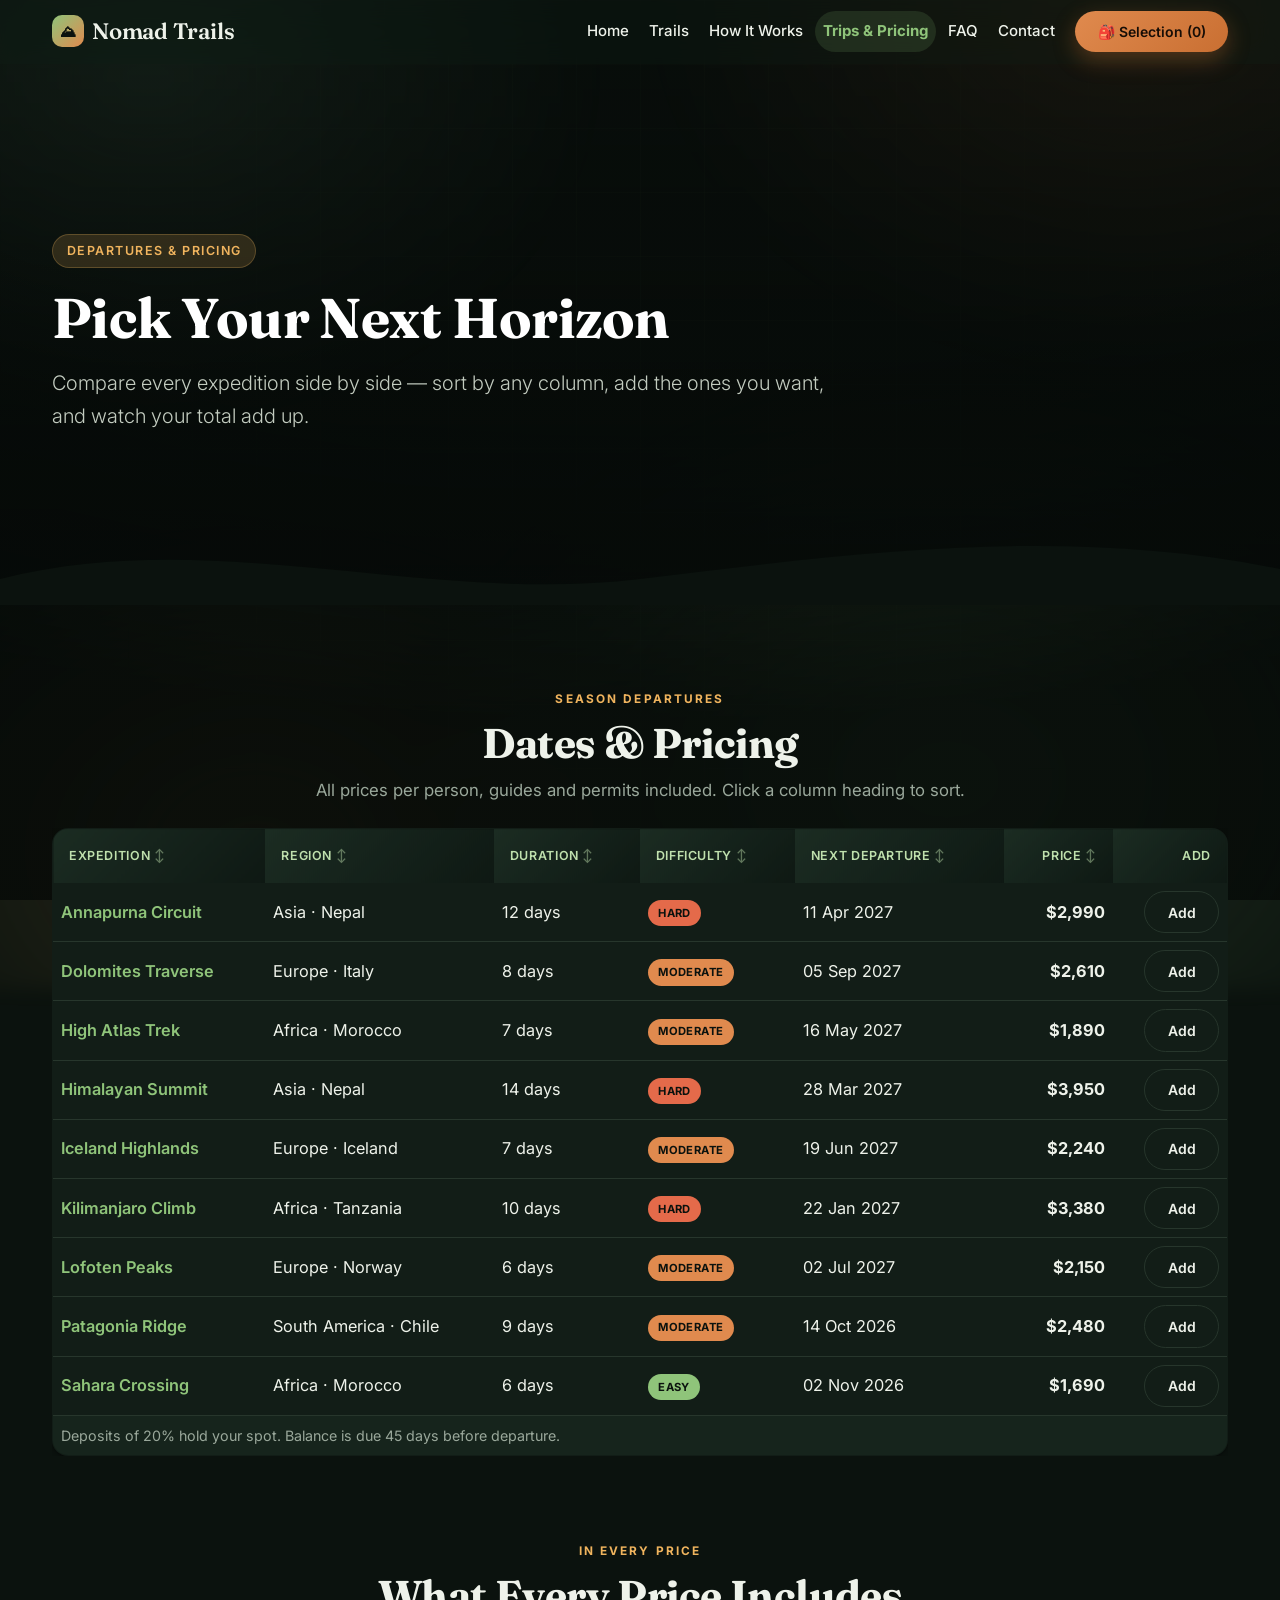
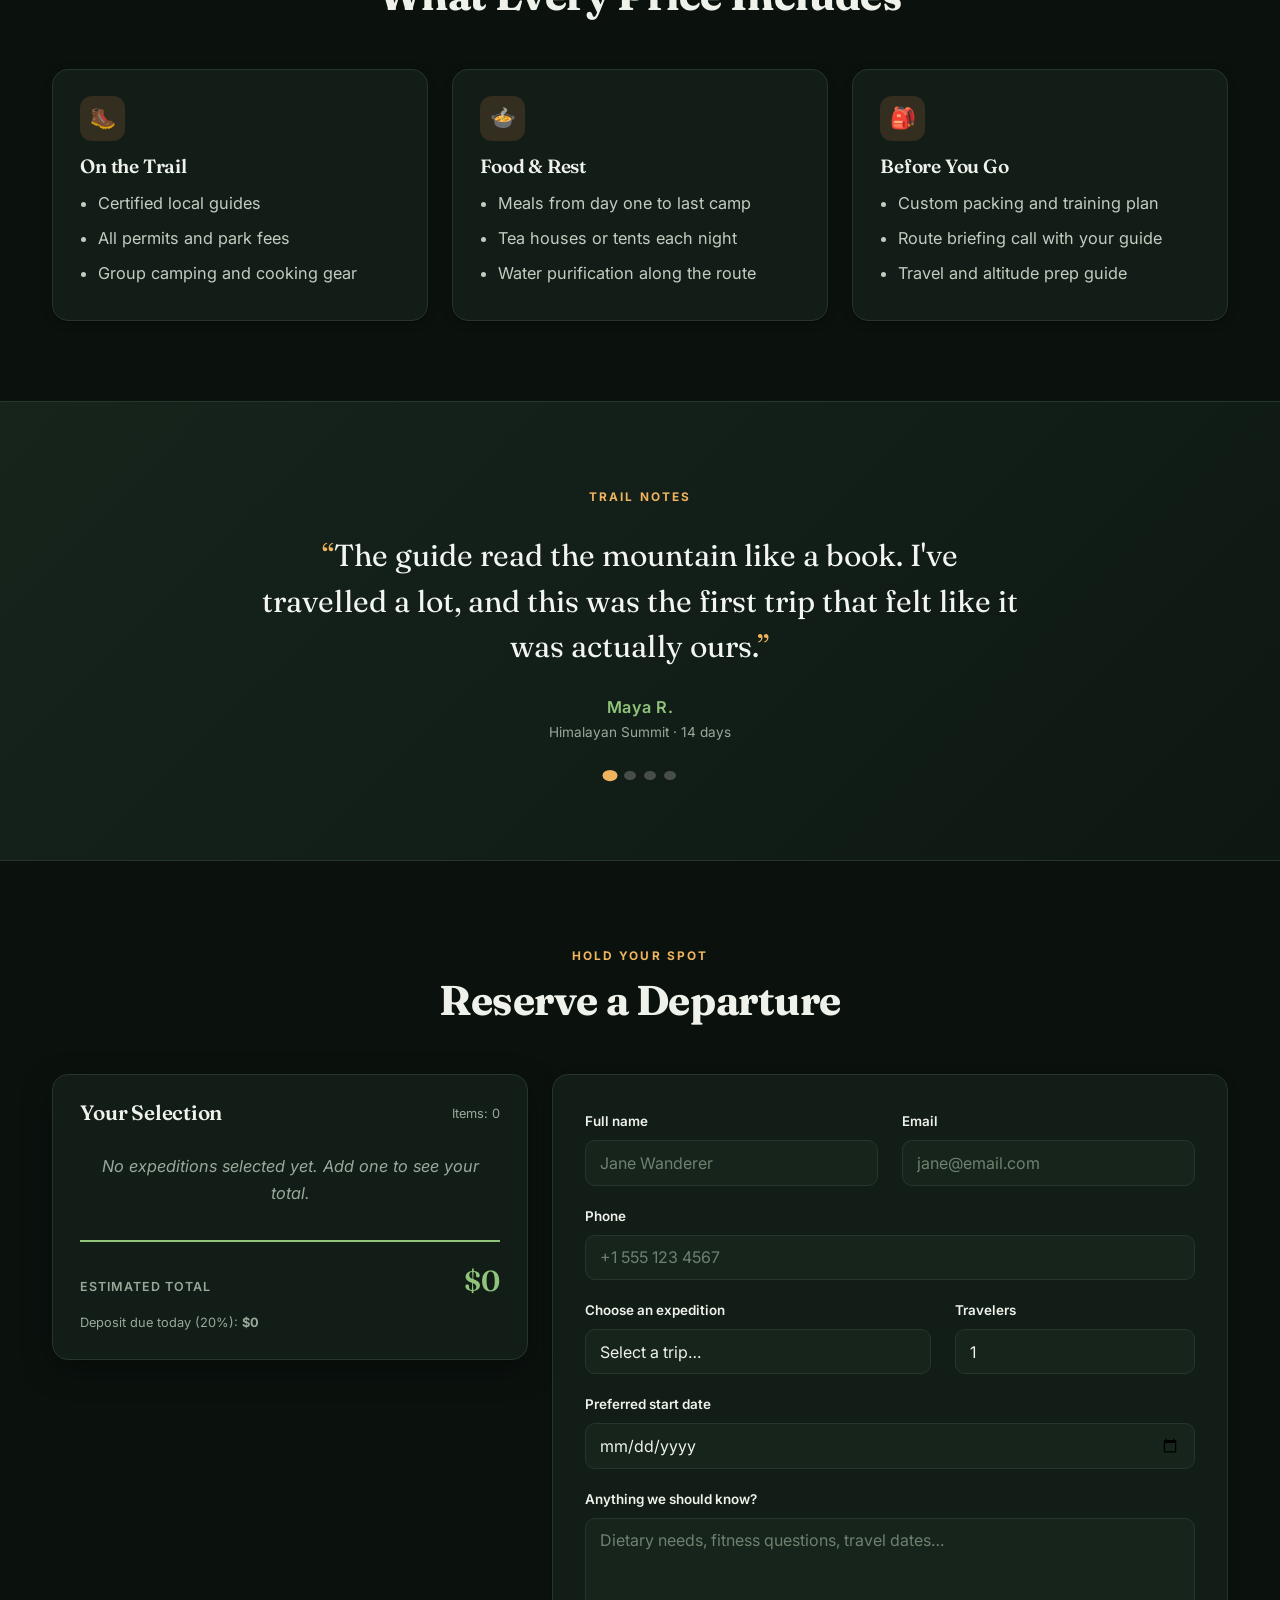
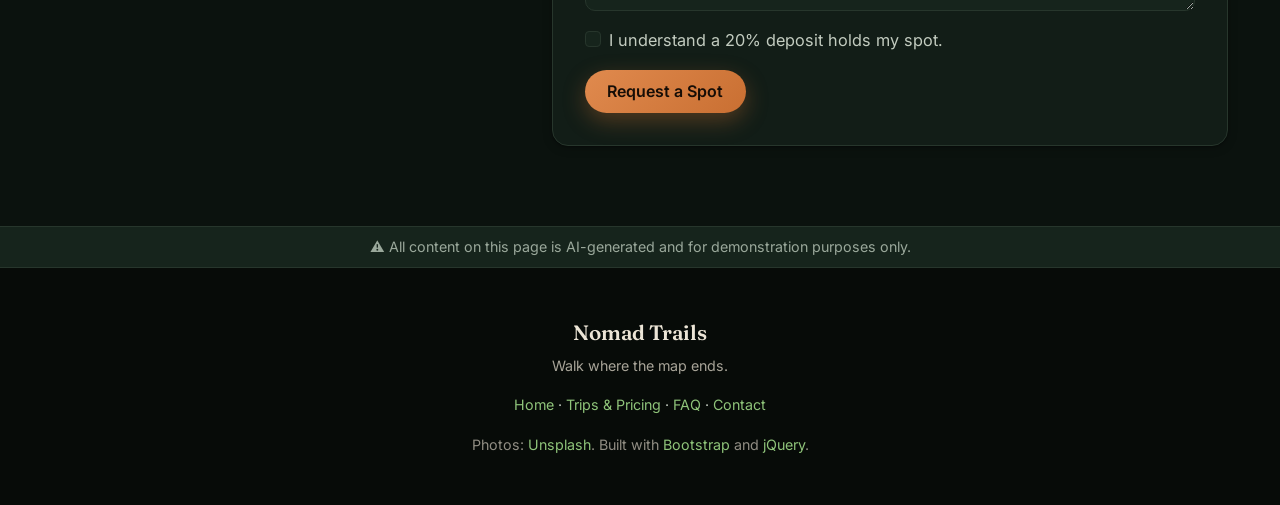
==== trips.html @ 7fd625cd "Endterm" ====
<!DOCTYPE html>
<html lang="en">
<head>
  <meta charset="UTF-8">
  <meta name="viewport" content="width=device-width, initial-scale=1.0">
  <meta name="description" content="Compare every Nomad Trails expedition side by side — dates, difficulty, duration and price — then reserve your departure.">
  <title>Trips &amp; Pricing — Nomad Trails</title>
  <link rel="preconnect" href="https://fonts.googleapis.com">
  <link rel="preconnect" href="https://fonts.gstatic.com" crossorigin>
  <link href="https://fonts.googleapis.com/css2?family=Fraunces:opsz,wght@9..144,500;9..144,600&family=Inter:wght@400;500;600;700&display=swap" rel="stylesheet">
  <link href="https://cdn.jsdelivr.net/npm/bootstrap@5.3.3/dist/css/bootstrap.min.css" rel="stylesheet">
  <link rel="stylesheet" href="style.css">
</head>
<body>

  <div class="bg-aurora" aria-hidden="true"></div>
  <div class="bg-grid" aria-hidden="true"></div>
  <div class="bg-stars" id="bgStars" aria-hidden="true"></div>

  <a class="skip-link" href="#main">Skip to content</a>

  <nav class="navbar navbar-expand-lg site-nav sticky-top" aria-label="Main navigation">
    <div class="container">
      <a class="navbar-brand brand-heading" href="index.html">
        <span class="brand-mark" aria-hidden="true">⛰</span> Nomad Trails
      </a>
      <button class="navbar-toggler" type="button" data-bs-toggle="collapse" data-bs-target="#mainNav"
              aria-controls="mainNav" aria-expanded="false" aria-label="Toggle navigation">
        <span class="navbar-toggler-icon"></span>
      </button>
      <div class="collapse navbar-collapse" id="mainNav">
        <ul class="navbar-nav ms-auto align-items-lg-center gap-lg-1">
          <li class="nav-item"><a class="nav-link" href="index.html">Home</a></li>
          <li class="nav-item"><a class="nav-link" href="index.html#trails">Trails</a></li>
          <li class="nav-item"><a class="nav-link" href="index.html#steps">How It Works</a></li>
          <li class="nav-item"><a class="nav-link active" aria-current="page" href="trips.html">Trips &amp; Pricing</a></li>
          <li class="nav-item"><a class="nav-link" href="index.html#faq">FAQ</a></li>
          <li class="nav-item"><a class="nav-link" href="index.html#contact">Contact</a></li>
          <li class="nav-item ms-lg-2">
            <a class="btn btn-clay btn-sm" href="#reserve" aria-label="View your selection">
              🎒 Selection (<span data-cart-count>0</span>)
            </a>
          </li>
        </ul>
      </div>
    </div>
  </nav>

  <header class="trips-hero d-flex align-items-center">
    <div class="container">
      <div class="row">
        <div class="col-lg-8">
          <span class="eyebrow hero-anim">Departures &amp; pricing</span>
          <h1 class="display-4 fw-bold mb-3 hero-anim">Pick Your Next Horizon</h1>
          <p class="lead mb-0 hero-anim">Compare every expedition side by side — sort by any column, add the ones you want, and watch your total add up.</p>
        </div>
      </div>
    </div>
  </header>

  <main id="main">

  <section class="section">
    <div class="container">
      <div class="text-center mb-4">
        <span class="section-label">Season departures</span>
        <h2 class="trails-heading fw-bold mt-2">Dates &amp; Pricing</h2>
        <p class="lead-muted">All prices per person, guides and permits included. Click a column heading to sort.</p>
      </div>

      <div class="table-responsive">
        <table class="table trips-table align-middle mb-0">
          <caption class="visually-hidden">Expeditions with region, duration, difficulty, next departure and price. Column headings are sortable.</caption>
          <thead>
            <tr>
              <th scope="col" class="sortable" data-key="name">Expedition</th>
              <th scope="col" class="sortable" data-key="region">Region</th>
              <th scope="col" class="sortable" data-key="days">Duration</th>
              <th scope="col" class="sortable" data-key="difficulty">Difficulty</th>
              <th scope="col" class="sortable" data-key="depart">Next Departure</th>
              <th scope="col" class="sortable text-end" data-key="price">Price</th>
              <th scope="col" class="text-end">Add</th>
            </tr>
          </thead>
          <tbody id="tripsBody"></tbody>
          <tfoot>
            <tr>
              <td colspan="7" class="small">
                Deposits of 20% hold your spot. Balance is due 45 days before departure.
              </td>
            </tr>
          </tfoot>
        </table>
      </div>
    </div>
  </section>

  <section class="section pt-0">
    <div class="container">
      <div class="text-center mb-5">
        <span class="section-label">In every price</span>
        <h2 class="trails-heading fw-bold mt-2">What Every Price Includes</h2>
      </div>
      <div class="row g-4">
        <div class="col-md-4">
          <div class="include-card reveal">
            <span class="inc-icon" aria-hidden="true">🥾</span>
            <h3>On the Trail</h3>
            <ul>
              <li>Certified local guides</li>
              <li>All permits and park fees</li>
              <li>Group camping and cooking gear</li>
            </ul>
          </div>
        </div>
        <div class="col-md-4">
          <div class="include-card reveal">
            <span class="inc-icon" aria-hidden="true">🍲</span>
            <h3>Food &amp; Rest</h3>
            <ul>
              <li>Meals from day one to last camp</li>
              <li>Tea houses or tents each night</li>
              <li>Water purification along the route</li>
            </ul>
          </div>
        </div>
        <div class="col-md-4">
          <div class="include-card reveal">
            <span class="inc-icon" aria-hidden="true">🎒</span>
            <h3>Before You Go</h3>
            <ul>
              <li>Custom packing and training plan</li>
              <li>Route briefing call with your guide</li>
              <li>Travel and altitude prep guide</li>
            </ul>
          </div>
        </div>
      </div>
    </div>
  </section>

  <section class="testimonial-section section">
    <div class="container">
      <div class="text-center mb-4">
        <span class="section-label" style="color:var(--amber);">Trail notes</span>
      </div>
      <div class="testimonial" id="testimonial">
        <p class="t-quote" id="tQuote">Booking was the easy part. By the time we reached the trailhead everything just worked, and we could focus on the walking.</p>
        <p class="t-who mb-0" id="tWho">Daniel K.</p>
        <p class="t-trip" id="tTrip">Dolomites Traverse · 8 days</p>
        <div class="t-dots" id="tDots" role="tablist" aria-label="Testimonials"></div>
      </div>
    </div>
  </section>

  <section id="reserve" class="section">
    <div class="container">
      <div class="text-center mb-5">
        <span class="section-label">Hold your spot</span>
        <h2 class="trails-heading fw-bold mt-2">Reserve a Departure</h2>
      </div>
      <div class="row g-4 align-items-start justify-content-center">

        <div class="col-lg-5">
          <div class="booking-panel reveal">
            <div class="d-flex justify-content-between align-items-center mb-2">
              <h3 class="mb-0">Your Selection</h3>
              <span class="cart-note">Items: <span data-cart-count>0</span></span>
            </div>
            <ul class="cart-list" id="cartList" aria-live="polite"></ul>
            <div class="cart-total">
              <span class="ct-label">Estimated total</span>
              <span class="ct-value" id="cartTotal">$0</span>
            </div>
            <p class="cart-note mt-2 mb-0">Deposit due today (20%): <strong id="depositAmount">$0</strong></p>
          </div>
        </div>

        <div class="col-lg-7">
          <div class="card-surface">
            <form id="reserveForm" data-validate novalidate
                  data-success="Request received — we'll confirm availability and email your deposit link.">
              <div class="form-success mb-3" id="reserveSuccess" role="status" aria-live="polite"></div>

              <div class="row">
                <div class="col-md-6 mb-3">
                  <label for="fullName" class="form-label">Full name</label>
                  <input type="text" class="form-control" id="fullName"
                         data-rule="name" data-required data-label="Full name" placeholder="Jane Wanderer">
                </div>
                <div class="col-md-6 mb-3">
                  <label for="email" class="form-label">Email</label>
                  <input type="email" class="form-control" id="email"
                         data-rule="email" data-required data-label="Email" placeholder="jane@email.com">
                </div>
              </div>

              <div class="mb-3">
                <label for="phone" class="form-label">Phone</label>
                <input type="tel" class="form-control" id="phone"
                       data-rule="phone" data-required data-label="Phone" placeholder="+1 555 123 4567">
              </div>

              <div class="row">
                <div class="col-sm-7 mb-3">
                  <label for="resTrip" class="form-label">Choose an expedition</label>
                  <select class="form-select" id="resTrip" data-required data-label="Expedition">
                    <option value="">Select a trip…</option>
                  </select>
                </div>
                <div class="col-sm-5 mb-3">
                  <label for="travelers" class="form-label">Travelers</label>
                  <input type="number" class="form-control" id="travelers" min="1" max="12" value="1"
                         data-rule="number" data-required data-label="Travelers">
                </div>
              </div>

              <div class="mb-3">
                <label for="departDate" class="form-label">Preferred start date</label>
                <input type="date" class="form-control" id="departDate"
                       data-rule="date" data-required data-label="Start date">
              </div>

              <div class="mb-3">
                <label for="notes" class="form-label">Anything we should know?</label>
                <textarea class="form-control" id="notes" rows="3"
                          placeholder="Dietary needs, fitness questions, travel dates…"></textarea>
              </div>

              <div class="mb-3 form-check">
                <input type="checkbox" class="form-check-input" id="agree" data-required data-label="Agreement">
                <label class="form-check-label" for="agree">I understand a 20% deposit holds my spot.</label>
              </div>

              <button type="submit" class="btn btn-clay">Request a Spot</button>
            </form>
          </div>
        </div>
      </div>
    </div>
  </section>

  </main>

  <div class="disclaimer-bar text-center py-2 small">
    ⚠️ All content on this page is AI-generated and for demonstration purposes only.
  </div>

  <footer class="site-footer text-center py-5">
    <div class="container">
      <p class="mb-1 brand-heading" style="color:var(--sand);font-size:1.3rem;">Nomad Trails</p>
      <p class="mb-3 small" style="color:rgba(236,229,214,0.7);">Walk where the map ends.</p>
      <p class="mb-3 small">
        <a href="index.html">Home</a> ·
        <a href="trips.html">Trips &amp; Pricing</a> ·
        <a href="index.html#faq">FAQ</a> ·
        <a href="index.html#contact">Contact</a>
      </p>
      <p class="mb-0 small" style="color:rgba(236,229,214,0.6);">Photos: <a href="https://unsplash.com">Unsplash</a>. Built with <a href="https://getbootstrap.com">Bootstrap</a> and <a href="https://jquery.com">jQuery</a>.</p>
    </div>
  </footer>

  <script src="https://cdn.jsdelivr.net/npm/bootstrap@5.3.3/dist/js/bootstrap.bundle.min.js"></script>
  <script src="https://code.jquery.com/jquery-3.7.1.min.js"></script>
  <script src="app.js"></script>
  <script src="forms.js"></script>
  <script src="effects.js"></script>
  <script>
    document.addEventListener("DOMContentLoaded", function () {
      var dep = document.getElementById("depositAmount");
      function update(total) {
        if (dep) dep.textContent = "$" + Math.round(total * 0.2).toLocaleString("en-US");
      }
      document.addEventListener("cart:change", function (e) { update(e.detail.total); });
      if (window.NomadTrails) update(window.NomadTrails.cartTotal());
    });
  </script>
</body>
</html>
---- style.css ----
:root {
  --forest: #7fb98f;
  --forest-dark: #0e1813;
  --moss: #8fc47a;
  --moss-soft: #bfe0ad;
  --sand: #ece5d6;
  --sand-soft: #1a2620;
  --paper: #0b120e;
  --clay: #e08a4e;
  --clay-dark: #c96f32;
  --amber: #f0b45e;
  --ink: #eef2ea;
  --muted: #9aa89b;
  --line: #27362c;
  --surface: #121d17;
  --surface-2: #16241c;
  --surface-3: #1b2c22;
  --danger: #ef6a5c;
  --success: #6fcf8a;
  --radius: 16px;
  --radius-sm: 10px;
  --radius-pill: 999px;
  --shadow-sm: 0 1px 2px rgba(0, 0, 0, 0.3), 0 2px 10px rgba(0, 0, 0, 0.25);
  --shadow-md: 0 10px 30px rgba(0, 0, 0, 0.4);
  --shadow-lg: 0 26px 70px rgba(0, 0, 0, 0.55);
  --ease: cubic-bezier(0.22, 0.61, 0.36, 1);
  --sans: "Inter", system-ui, -apple-system, "Segoe UI", Arial, sans-serif;
  --display: "Fraunces", Georgia, "Times New Roman", serif;
}

* { box-sizing: border-box; }

html { scroll-behavior: smooth; }

body {
  font-family: var(--sans);
  color: var(--ink);
  font-size: 1.02rem;
  line-height: 1.65;
  background-color: var(--paper);
  position: relative;
  overflow-x: hidden;
}

.bg-aurora {
  position: fixed;
  inset: -20% -10% -10% -10%;
  z-index: -3;
  background:
    radial-gradient(42% 42% at 18% 22%, rgba(123, 185, 143, 0.22), transparent 70%),
    radial-gradient(45% 45% at 82% 16%, rgba(224, 138, 78, 0.18), transparent 70%),
    radial-gradient(50% 50% at 70% 82%, rgba(143, 196, 122, 0.16), transparent 70%),
    radial-gradient(40% 40% at 25% 88%, rgba(240, 180, 94, 0.12), transparent 70%);
  filter: blur(10px);
  animation: auroraDrift 26s ease-in-out infinite alternate;
}

.bg-grid {
  position: fixed;
  inset: 0;
  z-index: -3;
  background-image:
    linear-gradient(rgba(143, 196, 122, 0.05) 1px, transparent 1px),
    linear-gradient(90deg, rgba(143, 196, 122, 0.05) 1px, transparent 1px);
  background-size: 64px 64px;
  mask-image: radial-gradient(circle at 50% 30%, #000 0%, transparent 75%);
  -webkit-mask-image: radial-gradient(circle at 50% 30%, #000 0%, transparent 75%);
}

.bg-stars {
  position: fixed;
  inset: 0;
  z-index: -2;
  overflow: hidden;
  pointer-events: none;
}
.bg-stars span {
  position: absolute;
  bottom: -12px;
  width: 6px; height: 6px;
  border-radius: 50%;
  background: radial-gradient(circle, var(--moss-soft), rgba(143, 196, 122, 0));
  opacity: 0;
  animation: floatUp linear infinite;
}

body::after {
  content: "";
  position: fixed;
  inset: 0;
  z-index: -1;
  background: radial-gradient(130% 90% at 50% -10%, transparent 55%, rgba(5, 9, 7, 0.75) 100%);
  pointer-events: none;
}

h1, h2, h3, .brand-heading, .display-3, .display-4 {
  font-family: var(--display);
  font-weight: 600;
  letter-spacing: -0.01em;
  color: var(--ink);
}

p { color: #c3ccc0; }

:focus-visible {
  outline: 3px solid var(--amber);
  outline-offset: 3px;
  border-radius: 6px;
}

.skip-link {
  position: absolute;
  left: -999px;
  top: 0;
  z-index: 2000;
  background: var(--clay);
  color: #10140f;
  padding: 0.6rem 1rem;
  border-radius: 0 0 var(--radius-sm) 0;
  font-family: var(--sans);
  font-weight: 600;
}
.skip-link:focus { left: 0; }

.visually-hidden {
  position: absolute !important;
  width: 1px; height: 1px;
  padding: 0; margin: -1px;
  overflow: hidden;
  clip: rect(0 0 0 0);
  white-space: nowrap; border: 0;
}

@media (prefers-reduced-motion: reduce) {
  *, *::before, *::after {
    animation-duration: 0.001ms !important;
    animation-iteration-count: 1 !important;
    transition-duration: 0.001ms !important;
    scroll-behavior: auto !important;
  }
  .bg-aurora { animation: none; }
  .bg-stars { display: none; }
}

.brand-heading { color: var(--ink); }

.section-label {
  display: inline-block;
  font-family: var(--sans);
  text-transform: uppercase;
  letter-spacing: 0.18em;
  font-size: 0.74rem;
  color: var(--amber);
  font-weight: 700;
}

.eyebrow {
  display: inline-flex;
  align-items: center;
  gap: 0.5rem;
  font-family: var(--sans);
  font-size: 0.78rem;
  font-weight: 600;
  letter-spacing: 0.12em;
  text-transform: uppercase;
  color: var(--amber);
  background: rgba(240, 180, 94, 0.14);
  border: 1px solid rgba(240, 180, 94, 0.25);
  padding: 0.35rem 0.85rem;
  border-radius: var(--radius-pill);
  margin-bottom: 1rem;
}

.trails-heading { font-size: clamp(1.8rem, 4vw, 2.6rem); color: var(--ink); }

.lead-muted { color: var(--muted); font-size: 1.05rem; }

.site-nav {
  background: rgba(11, 18, 14, 0.72);
  backdrop-filter: saturate(140%) blur(14px);
  border-bottom: 1px solid transparent;
  transition: box-shadow 0.3s var(--ease), background 0.3s var(--ease), border-color 0.3s var(--ease);
}
.site-nav.nav-scrolled {
  box-shadow: var(--shadow-sm);
  background: rgba(11, 18, 14, 0.92);
  border-bottom-color: var(--line);
}
.navbar-brand.brand-heading {
  font-size: 1.4rem;
  font-weight: 600;
  display: inline-flex;
  align-items: center;
  gap: 0.5rem;
  color: var(--ink);
}
.navbar-brand .brand-mark {
  display: inline-grid;
  place-items: center;
  width: 2rem; height: 2rem;
  border-radius: 10px;
  background: linear-gradient(135deg, var(--moss), var(--clay));
  color: #0b120e;
  font-size: 1rem;
}

.site-nav .nav-link {
  position: relative;
  color: var(--ink);
  font-family: var(--sans);
  font-size: 0.94rem;
  font-weight: 500;
  padding: 0.5rem 0.85rem;
  border-radius: var(--radius-pill);
  transition: color 0.2s var(--ease), background 0.2s var(--ease);
}
.site-nav .nav-link:hover,
.site-nav .nav-link:focus { color: var(--amber); background: rgba(240, 180, 94, 0.12); }
.site-nav .nav-link.active { color: var(--moss); font-weight: 700; background: rgba(143, 196, 122, 0.14); }

.btn {
  font-family: var(--sans);
  font-weight: 600;
  border-radius: var(--radius-pill);
  padding: 0.6rem 1.4rem;
}
.btn-lg { padding: 0.8rem 1.8rem; }

.btn-clay {
  position: relative;
  overflow: hidden;
  background: linear-gradient(135deg, var(--clay), var(--clay-dark));
  color: #160d06;
  border: none;
  box-shadow: 0 8px 22px rgba(201, 111, 50, 0.35);
  transition: transform 0.18s var(--ease), box-shadow 0.2s var(--ease), filter 0.2s var(--ease);
}
.btn-clay::before {
  content: "";
  position: absolute;
  top: 0; left: -120%;
  width: 60%; height: 100%;
  background: linear-gradient(120deg, transparent, rgba(255, 255, 255, 0.45), transparent);
  transform: skewX(-20deg);
  transition: left 0.55s var(--ease);
}
.btn-clay:hover, .btn-clay:focus {
  color: #160d06;
  filter: brightness(1.06);
  transform: translateY(-2px);
  box-shadow: 0 14px 30px rgba(201, 111, 50, 0.45);
}
.btn-clay:hover::before { left: 140%; }
.btn-clay:active { transform: translateY(0); }

.btn-forest {
  background: var(--moss);
  color: #0b120e;
  border: none;
  transition: transform 0.18s var(--ease), filter 0.2s var(--ease);
}
.btn-forest:hover, .btn-forest:focus { filter: brightness(1.08); color: #0b120e; transform: translateY(-2px); }

.btn-outline-light {
  border-radius: var(--radius-pill);
  border-width: 1.5px;
  color: var(--ink);
  border-color: rgba(236, 229, 214, 0.5);
  transition: transform 0.18s var(--ease), background 0.2s var(--ease);
}
.btn-outline-light:hover { transform: translateY(-2px); background: rgba(236, 229, 214, 0.12); color: #fff; }

.btn-ghost {
  position: relative;
  overflow: hidden;
  background: transparent;
  border: 1.5px solid var(--line);
  color: var(--ink);
  font-family: var(--sans);
  font-weight: 600;
  transition: background 0.2s var(--ease), color 0.2s var(--ease), border-color 0.2s var(--ease), transform 0.18s var(--ease);
}
.btn-ghost:hover,
.btn-ghost.is-active {
  background: var(--moss);
  border-color: var(--moss);
  color: #0b120e;
  transform: translateY(-1px);
}

.ripple {
  position: absolute;
  border-radius: 50%;
  background: rgba(255, 255, 255, 0.4);
  transform: scale(0);
  animation: ripple 0.6s var(--ease);
  pointer-events: none;
}
.btn-ghost .ripple { background: rgba(143, 196, 122, 0.3); }

.expedition-hero {
  background: linear-gradient(rgba(6, 10, 8, 0.6), rgba(6, 10, 8, 0.9)),
              url("https://images.unsplash.com/photo-1454496522488-7a8e488e8606?w=1600&h=900&fit=crop") center/cover no-repeat;
  min-height: 92vh;
  color: var(--sand);
  padding: 6rem 0;
  position: relative;
}
.trips-hero {
  background: linear-gradient(rgba(6, 10, 8, 0.6), rgba(6, 10, 8, 0.9)),
              url("https://images.unsplash.com/photo-1476514525535-07fb3b4ae5f1?w=1600&h=900&fit=crop") center/cover no-repeat;
  min-height: 62vh;
  color: var(--sand);
  padding: 5rem 0;
  position: relative;
}
.expedition-hero h1, .trips-hero h1 { color: #fff; }
.expedition-hero .eyebrow, .trips-hero .eyebrow {
  color: var(--amber);
  background: rgba(240, 180, 94, 0.16);
}
.expedition-hero::after,
.trips-hero::after {
  content: "";
  position: absolute;
  left: 0; right: 0; bottom: -1px;
  height: 90px;
  background: url("data:image/svg+xml,%3Csvg xmlns='http://www.w3.org/2000/svg' viewBox='0 0 1440 90' preserveAspectRatio='none'%3E%3Cpath fill='%230b120e' d='M0,64 C240,10 480,90 720,64 C960,38 1200,10 1440,54 L1440,90 L0,90 Z'/%3E%3C/svg%3E") center/cover no-repeat;
}
.hero-badges {
  display: flex;
  flex-wrap: wrap;
  gap: 0.5rem 1.4rem;
  margin-top: 1.75rem;
  font-family: var(--sans);
  font-size: 0.9rem;
  color: var(--moss-soft);
}
.hero-badges span { display: inline-flex; align-items: center; gap: 0.45rem; }
.hero-anim { opacity: 0; transform: translateY(24px); }

.section { padding: 5rem 0; position: relative; }

.stat-strip {
  background: linear-gradient(135deg, var(--surface-2), var(--forest-dark));
  color: var(--sand);
  border-top: 1px solid var(--line);
  border-bottom: 1px solid var(--line);
}
.stat-strip .stat-num {
  font-family: var(--display);
  font-size: 2.6rem;
  font-weight: 600;
  color: var(--moss);
  line-height: 1;
}
.stat-strip .stat-label {
  font-family: var(--sans);
  font-size: 0.8rem;
  letter-spacing: 0.1em;
  text-transform: uppercase;
  color: var(--muted);
}

.feature-chip {
  display: flex;
  gap: 0.9rem;
  align-items: flex-start;
  background: var(--surface);
  border: 1px solid var(--line);
  border-radius: var(--radius);
  padding: 1.3rem 1.4rem;
  height: 100%;
  box-shadow: var(--shadow-sm);
  transition: transform 0.25s var(--ease), box-shadow 0.25s var(--ease), border-color 0.25s var(--ease);
}
.feature-chip:hover { transform: translateY(-4px); box-shadow: var(--shadow-md); border-color: var(--moss); }
.feature-chip .fc-icon {
  flex: 0 0 auto;
  width: 2.8rem; height: 2.8rem;
  display: grid;
  place-items: center;
  border-radius: 12px;
  font-size: 1.3rem;
  background: rgba(143, 196, 122, 0.14);
}
.feature-chip h3 { font-size: 1.1rem; margin-bottom: 0.25rem; color: var(--ink); }
.feature-chip p { font-size: 0.92rem; color: var(--muted); margin: 0; }

.controls-bar {
  background: var(--surface);
  border: 1px solid var(--line);
  border-radius: var(--radius);
  padding: 1.25rem 1.3rem;
  box-shadow: var(--shadow-sm);
}
.controls-bar label {
  font-family: var(--sans);
  font-size: 0.74rem;
  text-transform: uppercase;
  letter-spacing: 0.08em;
  color: var(--muted);
  margin-bottom: 0.3rem;
  font-weight: 600;
}
.controls-bar .form-control,
.controls-bar .form-select { border-radius: var(--radius-pill); padding-left: 1rem; }
.filter-group { display: flex; flex-wrap: wrap; gap: 0.45rem; }
.filter-group .btn { padding: 0.4rem 1rem; font-size: 0.86rem; }

.result-count {
  font-family: var(--sans);
  font-size: 0.85rem;
  color: var(--muted);
  font-weight: 600;
}

.trails-grid {
  display: grid;
  grid-template-columns: 1fr;
  gap: 1.5rem;
  perspective: 1200px;
}

.trail-card {
  background: var(--surface);
  border: 1px solid var(--line);
  border-radius: var(--radius);
  overflow: hidden;
  box-shadow: var(--shadow-sm);
  display: flex;
  flex-direction: column;
  transform-style: preserve-3d;
  transition: transform 0.2s var(--ease), box-shadow 0.25s var(--ease), border-color 0.25s var(--ease);
}
.trail-card:hover,
.trail-card:focus-within {
  box-shadow: var(--shadow-lg);
  border-color: var(--moss);
}
.trail-card .img-wrap { position: relative; overflow: hidden; }
.trail-card img {
  width: 100%;
  height: 210px;
  object-fit: cover;
  display: block;
  transition: transform 0.55s var(--ease);
}
.trail-card:hover img { transform: scale(1.08); }
.trail-card .img-wrap::after {
  content: "";
  position: absolute;
  inset: 0;
  background: linear-gradient(180deg, transparent 40%, rgba(6, 10, 8, 0.7));
}
.trail-card .region-tag {
  position: absolute;
  top: 0.75rem; left: 0.75rem;
  z-index: 1;
  background: rgba(11, 18, 14, 0.82);
  color: var(--moss-soft);
  border: 1px solid var(--line);
  font-family: var(--sans);
  font-size: 0.72rem;
  font-weight: 600;
  letter-spacing: 0.04em;
  padding: 0.25rem 0.7rem;
  border-radius: var(--radius-pill);
}
.trail-card .trail-body {
  padding: 1.3rem 1.4rem;
  display: flex;
  flex-direction: column;
  flex: 1 1 auto;
}
.trail-card h3 { font-size: 1.25rem; color: var(--ink); margin-bottom: 0.45rem; }
.trail-card p { color: var(--muted); margin-bottom: 1rem; font-size: 0.95rem; }
.trail-card .trail-meta {
  display: flex;
  justify-content: space-between;
  align-items: center;
  margin-bottom: 1rem;
  gap: 0.5rem;
  flex-wrap: wrap;
}
.trail-card .price-tag {
  font-family: var(--display);
  font-weight: 600;
  color: var(--moss);
  font-size: 1.3rem;
}
.trail-card .price-tag small { font-family: var(--sans); font-weight: 500; color: var(--muted); font-size: 0.7rem; }
.duration {
  display: inline-block;
  background: var(--surface-3);
  color: var(--moss-soft);
  font-family: var(--sans);
  font-size: 0.72rem;
  font-weight: 600;
  letter-spacing: 0.03em;
  padding: 0.28rem 0.7rem;
  border-radius: var(--radius-pill);
}

.empty-state {
  text-align: center;
  padding: 3.5rem 1rem;
  color: var(--muted);
  border: 2px dashed var(--line);
  border-radius: var(--radius);
  background: var(--surface);
}
.empty-state .emoji { font-size: 2.6rem; display: block; margin-bottom: 0.5rem; }

.badge-diff {
  display: inline-block;
  font-family: var(--sans);
  font-size: 0.7rem;
  font-weight: 700;
  letter-spacing: 0.04em;
  text-transform: uppercase;
  padding: 0.24rem 0.65rem;
  border-radius: var(--radius-pill);
  color: #0b120e;
}
.diff-easy { background: var(--moss); }
.diff-mod  { background: var(--clay); }
.diff-hard { background: #e46a4a; }

.step-list { counter-reset: step; list-style: none; padding-left: 0; }
.step-list li {
  position: relative;
  padding-left: 3.4rem;
  margin-bottom: 1.4rem;
  color: #c3ccc0;
}
.step-list li::before {
  counter-increment: step;
  content: counter(step);
  position: absolute;
  left: 0; top: -0.15rem;
  width: 2.4rem; height: 2.4rem;
  background: linear-gradient(135deg, var(--clay), var(--clay-dark));
  color: #160d06;
  font-family: var(--display);
  font-weight: 600;
  border-radius: 50%;
  display: grid;
  place-items: center;
  box-shadow: var(--shadow-sm);
}

.trips-table {
  background: var(--surface);
  border-radius: var(--radius);
  overflow: hidden;
  box-shadow: var(--shadow-sm);
  border: 1px solid var(--line);
  color: var(--ink);
}
.trips-table thead th {
  background: linear-gradient(135deg, var(--surface-3), var(--forest-dark));
  color: var(--moss-soft);
  font-family: var(--sans);
  font-size: 0.78rem;
  font-weight: 600;
  letter-spacing: 0.05em;
  text-transform: uppercase;
  border: none;
  white-space: nowrap;
  cursor: pointer;
  user-select: none;
  padding: 1rem;
}
.trips-table thead th.sortable::after { content: " \2195"; opacity: 0.45; font-size: 0.8rem; }
.trips-table thead th.sort-asc::after { content: " \2191"; opacity: 1; }
.trips-table thead th.sort-desc::after { content: " \2193"; opacity: 1; }
.trips-table tbody td, .trips-table tbody th { background: var(--surface); color: var(--ink); border-color: var(--line); }
.trips-table th[scope="row"] { color: var(--moss); font-weight: 600; }
.trips-table tbody tr { transition: background 0.2s var(--ease); }
.trips-table tbody tr:hover td, .trips-table tbody tr:hover th { background: var(--surface-2); }
.trips-table tfoot td { background: var(--surface-2); color: var(--muted); border-color: var(--line); }

.booking-panel {
  background: var(--surface);
  border: 1px solid var(--line);
  border-radius: var(--radius);
  box-shadow: var(--shadow-md);
  padding: 1.6rem 1.7rem;
  position: sticky;
  top: 90px;
}
.booking-panel h3 { color: var(--ink); font-size: 1.3rem; }

.cart-list { list-style: none; padding: 0; margin: 0; }
.cart-item {
  display: flex;
  align-items: center;
  justify-content: space-between;
  gap: 0.75rem;
  padding: 0.8rem 0;
  border-bottom: 1px solid var(--line);
  animation: cartIn 0.3s var(--ease);
}
.cart-item .ci-name { font-weight: 600; color: var(--ink); }
.cart-item .ci-meta { font-family: var(--sans); font-size: 0.78rem; color: var(--muted); }
.cart-item .ci-controls { display: flex; align-items: center; gap: 0.4rem; }
.qty-btn {
  position: relative;
  overflow: hidden;
  width: 2rem; height: 2rem;
  border: 1px solid var(--line);
  background: var(--surface-2);
  color: var(--ink);
  border-radius: 8px;
  font-weight: 700;
  line-height: 1;
  cursor: pointer;
  transition: background 0.15s var(--ease), color 0.15s var(--ease);
}
.qty-btn:hover { background: var(--moss); color: #0b120e; border-color: var(--moss); }
.qty-val { min-width: 1.6rem; text-align: center; font-family: var(--sans); font-weight: 600; }
.ci-remove { background: none; border: none; color: var(--danger); font-size: 1.2rem; cursor: pointer; line-height: 1; padding: 0 0.3rem; }
.ci-remove:hover { color: #ff9185; }

.cart-empty { color: var(--muted); font-style: italic; padding: 1.2rem 0; text-align: center; }
.cart-total {
  display: flex;
  justify-content: space-between;
  align-items: baseline;
  margin-top: 0.9rem;
  padding-top: 0.9rem;
  border-top: 2px solid var(--moss);
}
.cart-total .ct-label { font-family: var(--sans); text-transform: uppercase; letter-spacing: 0.08em; font-size: 0.78rem; color: var(--muted); font-weight: 600; }
.cart-total .ct-value { font-family: var(--display); font-size: 1.8rem; font-weight: 600; color: var(--moss); display: inline-block; }
.cart-note { font-size: 0.8rem; color: var(--muted); font-family: var(--sans); }

.pulse { animation: pulse 0.42s var(--ease); }

.include-card {
  background: var(--surface);
  border: 1px solid var(--line);
  border-radius: var(--radius);
  padding: 1.6rem 1.7rem;
  box-shadow: var(--shadow-sm);
  height: 100%;
  transition: transform 0.25s var(--ease), box-shadow 0.25s var(--ease), border-color 0.25s var(--ease);
}
.include-card:hover { transform: translateY(-5px); box-shadow: var(--shadow-md); border-color: var(--moss); }
.include-card .inc-icon {
  display: inline-grid; place-items: center;
  width: 2.8rem; height: 2.8rem;
  border-radius: 12px;
  font-size: 1.3rem;
  background: rgba(224, 138, 78, 0.16);
  margin-bottom: 0.9rem;
}
.include-card h3 { font-size: 1.2rem; color: var(--ink); margin-bottom: 0.75rem; }
.include-card ul { padding-left: 1.1rem; color: #c3ccc0; margin-bottom: 0; }
.include-card li { margin-bottom: 0.5rem; }

.testimonial-section {
  background: linear-gradient(135deg, var(--surface-2), var(--forest-dark));
  color: var(--sand);
  position: relative;
  border-top: 1px solid var(--line);
  border-bottom: 1px solid var(--line);
}
.section-seam {
  border: none;
  height: 1px;
  opacity: 1;
  background: linear-gradient(90deg, transparent, rgba(143, 196, 122, 0.35), transparent);
}

.testimonial {
  text-align: center;
  max-width: 760px;
  margin: 0 auto;
}
.testimonial .t-quote {
  font-family: var(--display);
  font-size: clamp(1.25rem, 2.6vw, 1.9rem);
  line-height: 1.5;
  color: #f3f6f0;
  margin-bottom: 1.5rem;
}
.testimonial .t-quote::before { content: "\201C"; color: var(--amber); }
.testimonial .t-quote::after { content: "\201D"; color: var(--amber); }
.testimonial .t-who { font-family: var(--sans); font-weight: 600; color: var(--moss); letter-spacing: 0.03em; }
.testimonial .t-trip { font-family: var(--sans); font-size: 0.85rem; color: var(--muted); }
.t-dots { display: flex; gap: 0.5rem; justify-content: center; margin-top: 1.75rem; }
.t-dot {
  width: 9px; height: 9px;
  border-radius: 50%;
  border: none;
  background: rgba(236, 229, 214, 0.25);
  cursor: pointer;
  transition: background 0.2s var(--ease), transform 0.2s var(--ease);
}
.t-dot.active { background: var(--amber); transform: scale(1.25); }

.guide-section { background: var(--surface-2); }
.guide-card {
  background: var(--surface);
  border: 1px solid var(--line);
  border-radius: var(--radius);
  overflow: hidden;
  box-shadow: var(--shadow-sm);
  height: 100%;
  transition: transform 0.25s var(--ease), box-shadow 0.25s var(--ease), border-color 0.25s var(--ease);
}
.guide-card:hover { transform: translateY(-5px); box-shadow: var(--shadow-md); border-color: var(--moss); }
.guide-card img { width: 100%; height: 240px; object-fit: cover; display: block; }
.guide-card .g-body { padding: 1.2rem 1.3rem; }
.guide-card h3 { font-size: 1.2rem; color: var(--ink); margin-bottom: 0.1rem; }
.guide-card .g-role { font-family: var(--sans); font-size: 0.82rem; font-weight: 600; color: var(--amber); letter-spacing: 0.04em; text-transform: uppercase; }
.guide-card p { font-size: 0.92rem; color: var(--muted); margin: 0.6rem 0 0; }

.newsletter {
  background: linear-gradient(135deg, var(--clay), var(--clay-dark));
  color: #160d06;
  border-radius: var(--radius);
  padding: 2.5rem;
  text-align: center;
  box-shadow: var(--shadow-md);
}
.newsletter h2 { color: #160d06; }
.newsletter p { color: rgba(22, 13, 6, 0.82); }
.newsletter .section-label { color: #160d06 !important; }
.newsletter .input-wrap { max-width: 460px; margin: 1.5rem auto 0; }
.newsletter .form-control { border: none; border-radius: var(--radius-pill); color: var(--ink); }

.accordion { --bs-accordion-bg: transparent; }
.accordion-item {
  border: 1px solid var(--line);
  border-radius: var(--radius-sm) !important;
  margin-bottom: 0.75rem;
  overflow: hidden;
  background: var(--surface);
}
.accordion-button {
  display: flex;
  justify-content: space-between;
  font-family: var(--display);
  font-weight: 600;
  color: var(--ink);
  background: var(--surface);
}
.accordion-button:focus { box-shadow: 0 0 0 0.2rem rgba(143, 196, 122, 0.3); }
.accordion-button:not(.collapsed) { background: var(--surface-2); color: var(--moss); box-shadow: none; }
.accordion-body { color: #c3ccc0; }
.acc-icon {
  display: inline-grid;
  place-items: center;
  width: 1.7rem; height: 1.7rem;
  margin-left: 0.75rem;
  border-radius: 50%;
  background: var(--moss);
  color: #0b120e;
  font-weight: 700;
  transition: transform 0.3s var(--ease), background 0.3s var(--ease);
}
.acc-icon.open { transform: rotate(135deg); background: var(--clay); }

.form-label { font-family: var(--sans); font-size: 0.84rem; color: var(--ink); font-weight: 600; }
.form-control, .form-select {
  border: 1px solid var(--line);
  border-radius: var(--radius-sm);
  padding: 0.6rem 0.9rem;
  background: var(--surface-2);
  color: var(--ink);
  transition: border-color 0.2s var(--ease), box-shadow 0.2s var(--ease), background 0.2s var(--ease);
}
.form-control::placeholder { color: #70806f; }
.form-control:focus, .form-select:focus {
  border-color: var(--moss);
  background: var(--surface-3);
  color: var(--ink);
  box-shadow: 0 0 0 0.2rem rgba(143, 196, 122, 0.22);
}
.form-select option { background: var(--surface-2); color: var(--ink); }
.form-check-input { background-color: var(--surface-2); border-color: var(--line); }
.form-check-input:checked { background-color: var(--moss); border-color: var(--moss); }
.form-check-label { color: #c3ccc0; }
.field-error {
  display: block;
  color: var(--danger);
  font-family: var(--sans);
  font-size: 0.8rem;
  margin-top: 0.3rem;
  min-height: 1rem;
  opacity: 0;
  transform: translateY(-3px);
  transition: opacity 0.2s var(--ease), transform 0.2s var(--ease);
}
.field-error.show { opacity: 1; transform: translateY(0); }
.has-error .form-control,
.has-error .form-select,
.has-error .form-check-input {
  border-color: var(--danger);
  box-shadow: 0 0 0 0.15rem rgba(239, 106, 92, 0.25);
  animation: shake 0.3s var(--ease);
}
.is-valid-field .form-control,
.is-valid-field .form-select { border-color: var(--success); }

.form-success {
  display: none;
  background: rgba(111, 207, 138, 0.12);
  border: 1px solid var(--success);
  color: var(--success);
  border-radius: var(--radius-sm);
  padding: 0.85rem 1rem;
  font-family: var(--sans);
  font-weight: 500;
  align-items: center;
  gap: 0.5rem;
}
.form-success.show { display: flex; animation: cartIn 0.35s var(--ease); }

.card-surface {
  background: var(--surface);
  border: 1px solid var(--line);
  border-radius: var(--radius);
  box-shadow: var(--shadow-sm);
  padding: 2rem;
}

.contact-panel {
  background: linear-gradient(160deg, var(--surface-3), var(--forest-dark));
  color: var(--sand);
  border: 1px solid var(--line);
  border-radius: var(--radius);
  padding: 2.2rem;
  height: 100%;
}
.contact-panel h2 { color: #fff; }
.contact-panel a { color: var(--moss); }
.contact-line { display: flex; align-items: center; gap: 0.7rem; margin-bottom: 0.6rem; color: #c3ccc0; }
.contact-line .cl-icon {
  display: grid; place-items: center;
  width: 2.2rem; height: 2.2rem;
  border-radius: 10px;
  background: rgba(143, 196, 122, 0.14);
}

.toast-stack {
  position: fixed;
  right: 1rem; bottom: 1rem;
  z-index: 1080;
  display: flex;
  flex-direction: column;
  gap: 0.5rem;
  max-width: 340px;
}
.toast-note {
  background: var(--surface-3);
  color: var(--ink);
  padding: 0.8rem 1.1rem;
  border-radius: var(--radius-sm);
  box-shadow: var(--shadow-lg);
  border: 1px solid var(--line);
  font-family: var(--sans);
  font-size: 0.9rem;
  font-weight: 500;
  border-left: 4px solid var(--clay);
}
.toast-note.toast-success { border-left-color: var(--moss); }

.back-to-top {
  position: fixed;
  right: 1rem; bottom: 1rem;
  width: 3.1rem; height: 3.1rem;
  border: none;
  border-radius: 50%;
  background: linear-gradient(135deg, var(--clay), var(--clay-dark));
  color: #160d06;
  font-size: 1.3rem;
  box-shadow: var(--shadow-md);
  cursor: pointer;
  display: none;
  z-index: 1070;
  transition: transform 0.2s var(--ease), filter 0.2s var(--ease);
}
.back-to-top:hover { filter: brightness(1.1); transform: translateY(-3px); }

.site-footer { background: #070b08; color: var(--sand); border-top: 1px solid var(--line); }
.site-footer a { color: var(--moss); text-decoration: none; transition: color 0.2s var(--ease); }
.site-footer a:hover { color: var(--amber); text-decoration: underline; }

.disclaimer-bar {
  background: var(--surface-2);
  border-top: 1px solid var(--line);
  color: var(--muted);
}

.reveal { opacity: 0; transform: translateY(30px); transition: opacity 0.7s var(--ease), transform 0.7s var(--ease); }
.reveal.is-visible { opacity: 1; transform: translateY(0); }

@keyframes cartIn {
  from { opacity: 0; transform: translateY(-6px); }
  to   { opacity: 1; transform: translateY(0); }
}
@keyframes pulse {
  0%   { transform: scale(1); }
  50%  { transform: scale(1.14); }
  100% { transform: scale(1); }
}
@keyframes ripple { to { transform: scale(2.4); opacity: 0; } }
@keyframes shake {
  0%, 100% { transform: translateX(0); }
  25% { transform: translateX(-4px); }
  75% { transform: translateX(4px); }
}
@keyframes auroraDrift {
  0%   { transform: translate3d(0, 0, 0) scale(1); }
  50%  { transform: translate3d(-3%, 2%, 0) scale(1.08); }
  100% { transform: translate3d(3%, -2%, 0) scale(1.04); }
}
@keyframes floatUp {
  0%   { transform: translateY(0) scale(0.6); opacity: 0; }
  10%  { opacity: 0.8; }
  90%  { opacity: 0.6; }
  100% { transform: translateY(-110vh) scale(1.1); opacity: 0; }
}

.container { width: 100%; max-width: 375px; }

@media (min-width: 768px) {
  .container { max-width: 768px; }
  .trails-grid { grid-template-columns: repeat(2, 1fr); gap: 1.8rem; }
  .trail-card .trail-body { padding: 1.4rem 1.6rem; }
  .trips-hero { min-height: 60vh; }
}

@media (min-width: 1280px) {
  .container { max-width: 1200px; }
  .trails-grid { grid-template-columns: repeat(3, 1fr); gap: 2rem; }
}

@media (min-width: 992px) and (max-width: 1279.98px) {
  .col-lg-7, .col-lg-8 { flex: 0 0 auto; width: 100%; }
}
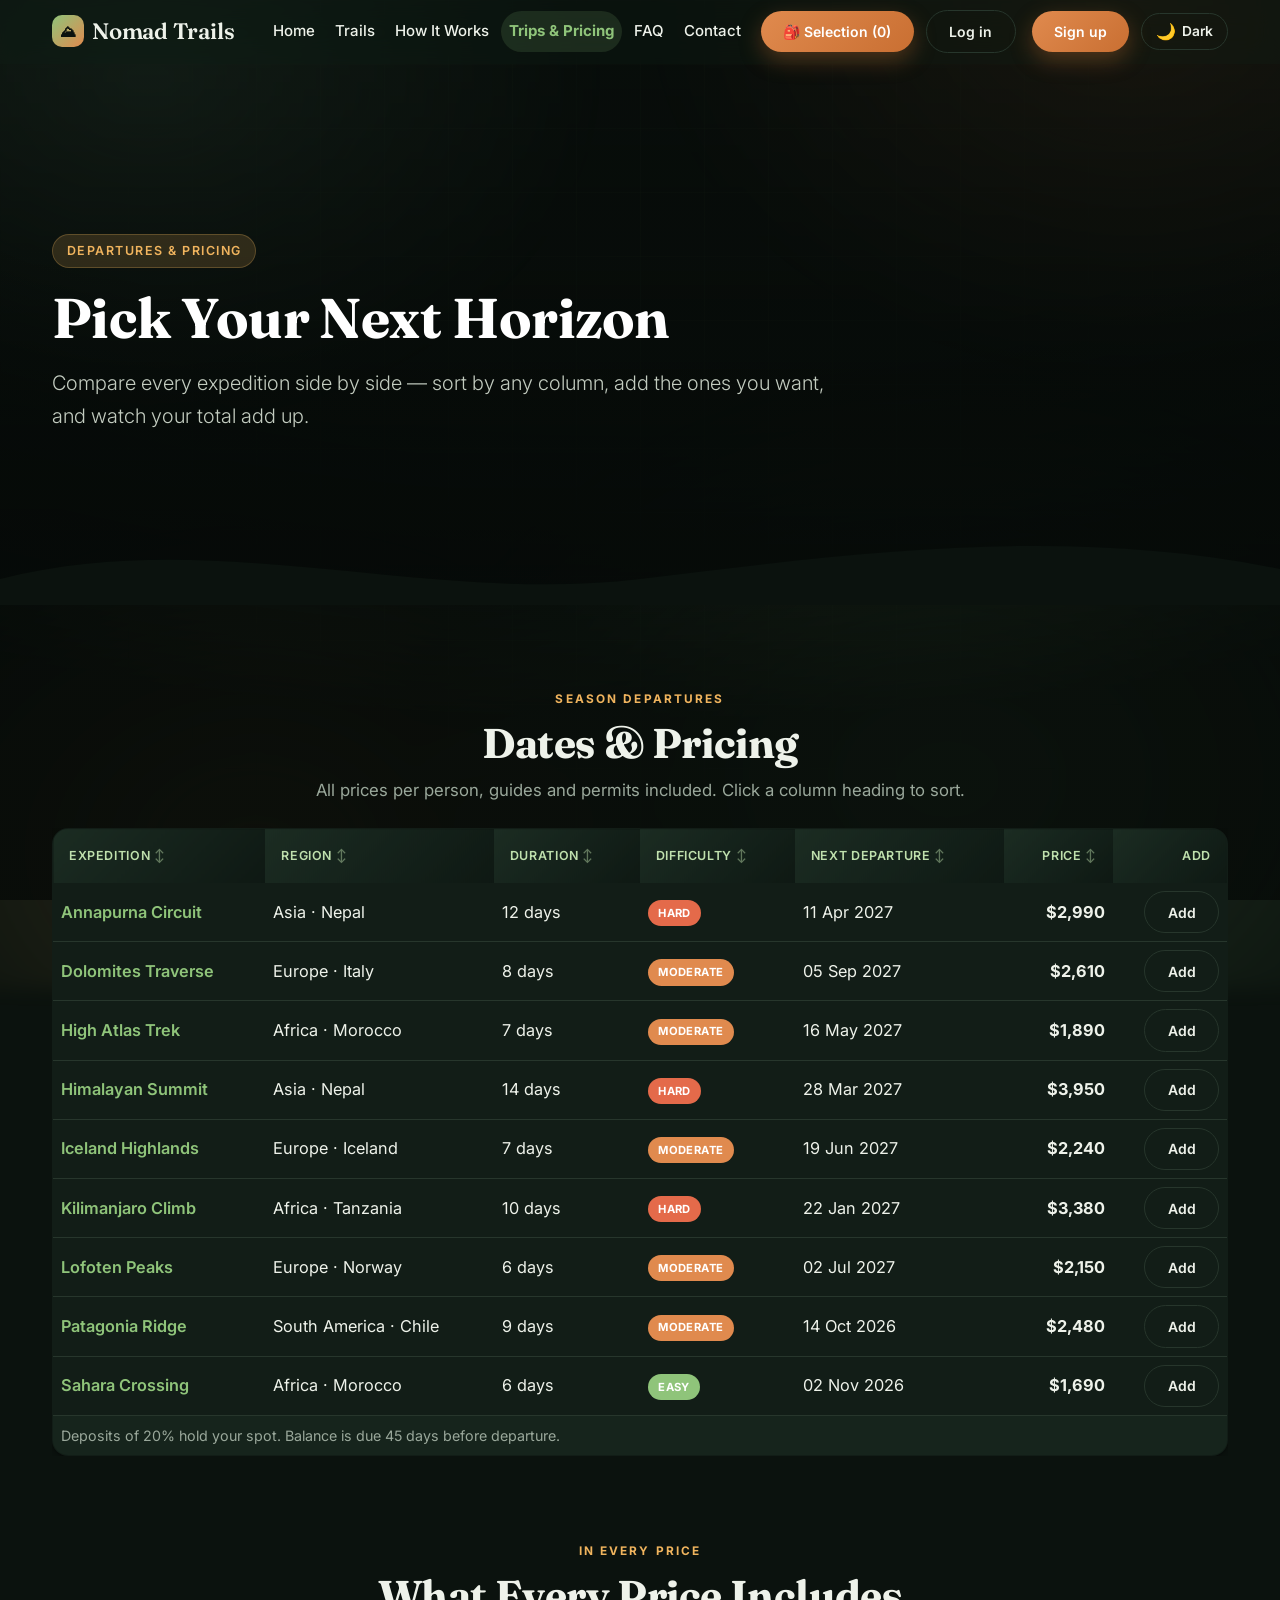
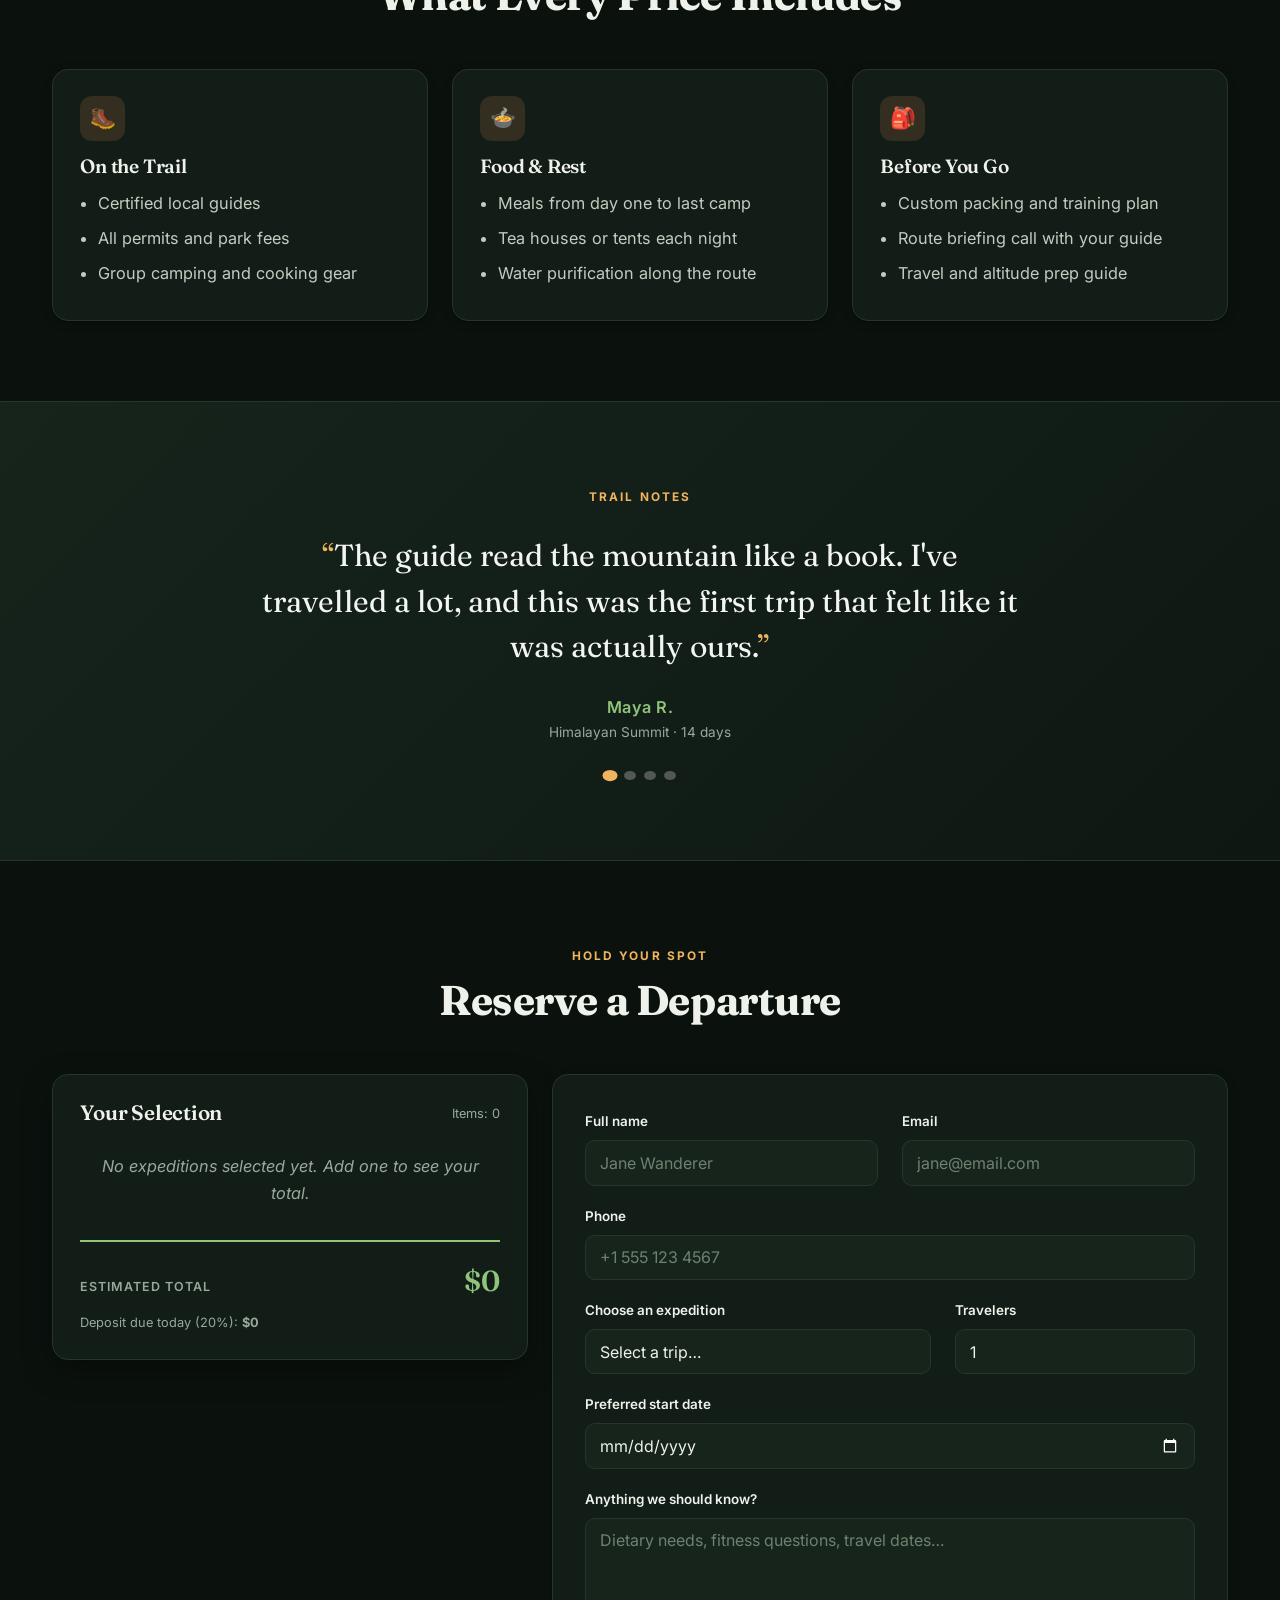
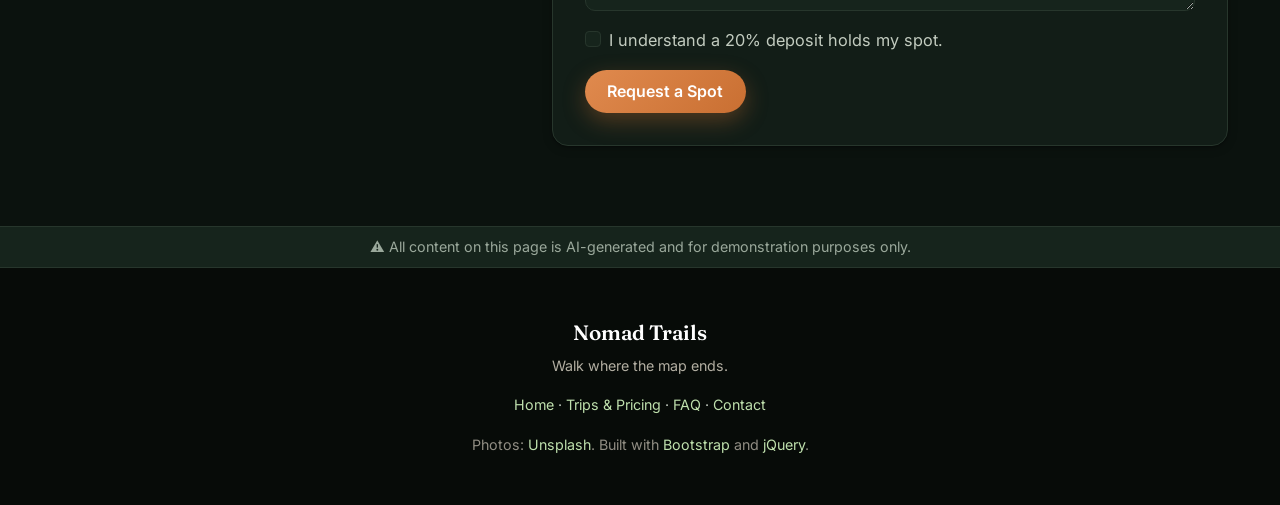
==== commit eccf7932: "Final" ====
--- a/trips.html
+++ b/trips.html
@@ -9,7 +9,17 @@
   <link rel="preconnect" href="https://fonts.gstatic.com" crossorigin>
   <link href="https://fonts.googleapis.com/css2?family=Fraunces:opsz,wght@9..144,500;9..144,600&family=Inter:wght@400;500;600;700&display=swap" rel="stylesheet">
   <link href="https://cdn.jsdelivr.net/npm/bootstrap@5.3.3/dist/css/bootstrap.min.css" rel="stylesheet">
-  <link rel="stylesheet" href="style.css">
+  <link rel="stylesheet" href="css/style.css">
+  <script>
+    (function () {
+      try {
+        var t = localStorage.getItem("nomadTheme") || "dark";
+        document.documentElement.setAttribute("data-theme", t);
+      } catch (e) {
+        document.documentElement.setAttribute("data-theme", "dark");
+      }
+    })();
+  </script>
 </head>
 <body>
 
@@ -40,6 +50,12 @@
             <a class="btn btn-clay btn-sm" href="#reserve" aria-label="View your selection">
               🎒 Selection (<span data-cart-count>0</span>)
             </a>
+          </li>
+          <li class="nav-item ms-lg-2 d-flex align-items-center gap-2" data-auth-slot></li>
+          <li class="nav-item ms-lg-2">
+            <button type="button" class="theme-toggle" aria-pressed="false">
+              <span class="ti" aria-hidden="true">🌙</span><span class="tl">Dark</span>
+            </button>
           </li>
         </ul>
       </div>
@@ -248,8 +264,8 @@
 
   <footer class="site-footer text-center py-5">
     <div class="container">
-      <p class="mb-1 brand-heading" style="color:var(--sand);font-size:1.3rem;">Nomad Trails</p>
-      <p class="mb-3 small" style="color:rgba(236,229,214,0.7);">Walk where the map ends.</p>
+      <p class="mb-1 brand-heading" style="color:#fff;font-size:1.3rem;">Nomad Trails</p>
+      <p class="mb-3 small" style="color:rgba(236,229,214,0.75);">Walk where the map ends.</p>
       <p class="mb-3 small">
         <a href="index.html">Home</a> ·
         <a href="trips.html">Trips &amp; Pricing</a> ·
@@ -262,9 +278,11 @@
 
   <script src="https://cdn.jsdelivr.net/npm/bootstrap@5.3.3/dist/js/bootstrap.bundle.min.js"></script>
   <script src="https://code.jquery.com/jquery-3.7.1.min.js"></script>
-  <script src="app.js"></script>
-  <script src="forms.js"></script>
-  <script src="effects.js"></script>
+  <script src="js/app.js"></script>
+  <script src="js/forms.js"></script>
+  <script src="js/effects.js"></script>
+  <script src="js/theme.js"></script>
+  <script src="js/auth.js"></script>
   <script>
     document.addEventListener("DOMContentLoaded", function () {
       var dep = document.getElementById("depositAmount");
--- a/css/style.css
+++ b/css/style.css
@@ -0,0 +1,1117 @@
+:root {
+  --radius: 16px;
+  --radius-sm: 10px;
+  --radius-pill: 999px;
+  --ease: cubic-bezier(0.22, 0.61, 0.36, 1);
+  --sans: "Inter", system-ui, -apple-system, "Segoe UI", Arial, sans-serif;
+  --display: "Fraunces", Georgia, "Times New Roman", serif;
+}
+
+:root,
+[data-theme="dark"] {
+  color-scheme: dark;
+  --forest: #7fb98f;
+  --forest-dark: #0e1813;
+  --moss: #8fc47a;
+  --moss-soft: #bfe0ad;
+  --sand: #ece5d6;
+  --sand-soft: #1a2620;
+  --paper: #0b120e;
+  --clay: #e08a4e;
+  --clay-dark: #c96f32;
+  --amber: #f0b45e;
+  --ink: #eef2ea;
+  --text-soft: #c3ccc0;
+  --muted: #9aa89b;
+  --line: #27362c;
+  --surface: #121d17;
+  --surface-2: #16241c;
+  --surface-3: #1b2c22;
+  --danger: #ef6a5c;
+  --success: #6fcf8a;
+  --on-accent: #0b120e;
+  --vignette: rgba(5, 9, 7, 0.75);
+  --hero-overlay-a: rgba(6, 10, 8, 0.6);
+  --hero-overlay-b: rgba(6, 10, 8, 0.9);
+  --hero-wave: %230b120e;
+  --nav-bg: rgba(11, 18, 14, 0.72);
+  --nav-bg-scroll: rgba(11, 18, 14, 0.92);
+  --tag-bg: rgba(11, 18, 14, 0.82);
+  --card-overlay: rgba(6, 10, 8, 0.7);
+  --footer-bg: #070b08;
+  --placeholder: #70806f;
+  --dot-idle: rgba(236, 229, 214, 0.25);
+  --quote-ink: #f3f6f0;
+  --outline-btn-border: rgba(236, 229, 214, 0.5);
+  --outline-btn-hover: rgba(236, 229, 214, 0.12);
+  --shadow-sm: 0 1px 2px rgba(0, 0, 0, 0.3), 0 2px 10px rgba(0, 0, 0, 0.25);
+  --shadow-md: 0 10px 30px rgba(0, 0, 0, 0.4);
+  --shadow-lg: 0 26px 70px rgba(0, 0, 0, 0.55);
+  --aurora-1: rgba(123, 185, 143, 0.22);
+  --aurora-2: rgba(224, 138, 78, 0.18);
+  --aurora-3: rgba(143, 196, 122, 0.16);
+  --aurora-4: rgba(240, 180, 94, 0.12);
+}
+
+[data-theme="light"] {
+  color-scheme: light;
+  --forest: #2b4536;
+  --forest-dark: #1d3026;
+  --moss: #5a8a49;
+  --moss-soft: #4e7d3f;
+  --sand: #2b4536;
+  --sand-soft: #eef3e8;
+  --paper: #f7f5ee;
+  --clay: #c96f32;
+  --clay-dark: #a9541f;
+  --amber: #b47512;
+  --ink: #1f2a22;
+  --text-soft: #41463b;
+  --muted: #6f6a5c;
+  --line: #e0dac9;
+  --surface: #ffffff;
+  --surface-2: #f4f1e8;
+  --surface-3: #ece7d9;
+  --danger: #b23b2e;
+  --success: #3b7a4b;
+  --on-accent: #ffffff;
+  --vignette: rgba(120, 110, 80, 0.12);
+  --hero-overlay-a: rgba(20, 30, 24, 0.45);
+  --hero-overlay-b: rgba(20, 30, 24, 0.78);
+  --hero-wave: %23f7f5ee;
+  --nav-bg: rgba(247, 245, 238, 0.8);
+  --nav-bg-scroll: rgba(247, 245, 238, 0.96);
+  --tag-bg: rgba(247, 245, 238, 0.92);
+  --card-overlay: rgba(20, 30, 24, 0.4);
+  --footer-bg: #1d3026;
+  --placeholder: #9a9487;
+  --dot-idle: rgba(255, 255, 255, 0.4);
+  --quote-ink: #ffffff;
+  --outline-btn-border: rgba(255, 255, 255, 0.7);
+  --outline-btn-hover: rgba(255, 255, 255, 0.18);
+  --shadow-sm: 0 1px 2px rgba(31, 42, 34, 0.06), 0 2px 10px rgba(31, 42, 34, 0.08);
+  --shadow-md: 0 10px 30px rgba(31, 42, 34, 0.12);
+  --shadow-lg: 0 24px 60px rgba(31, 42, 34, 0.2);
+  --aurora-1: rgba(90, 138, 73, 0.14);
+  --aurora-2: rgba(201, 111, 50, 0.12);
+  --aurora-3: rgba(123, 160, 106, 0.12);
+  --aurora-4: rgba(180, 117, 18, 0.08);
+}
+
+body { transition: background-color 0.3s var(--ease), color 0.3s var(--ease); }
+
+* { box-sizing: border-box; }
+
+html { scroll-behavior: smooth; }
+
+body {
+  font-family: var(--sans);
+  color: var(--ink);
+  font-size: 1.02rem;
+  line-height: 1.65;
+  background-color: var(--paper);
+  position: relative;
+  overflow-x: hidden;
+}
+
+.bg-aurora {
+  position: fixed;
+  inset: -20% -10% -10% -10%;
+  z-index: -3;
+  background:
+    radial-gradient(42% 42% at 18% 22%, var(--aurora-1), transparent 70%),
+    radial-gradient(45% 45% at 82% 16%, var(--aurora-2), transparent 70%),
+    radial-gradient(50% 50% at 70% 82%, var(--aurora-3), transparent 70%),
+    radial-gradient(40% 40% at 25% 88%, var(--aurora-4), transparent 70%);
+  filter: blur(10px);
+  animation: auroraDrift 26s ease-in-out infinite alternate;
+}
+
+.bg-grid {
+  position: fixed;
+  inset: 0;
+  z-index: -3;
+  background-image:
+    linear-gradient(rgba(143, 196, 122, 0.05) 1px, transparent 1px),
+    linear-gradient(90deg, rgba(143, 196, 122, 0.05) 1px, transparent 1px);
+  background-size: 64px 64px;
+  mask-image: radial-gradient(circle at 50% 30%, #000 0%, transparent 75%);
+  -webkit-mask-image: radial-gradient(circle at 50% 30%, #000 0%, transparent 75%);
+}
+
+.bg-stars {
+  position: fixed;
+  inset: 0;
+  z-index: -2;
+  overflow: hidden;
+  pointer-events: none;
+}
+.bg-stars span {
+  position: absolute;
+  bottom: -12px;
+  width: 6px; height: 6px;
+  border-radius: 50%;
+  background: radial-gradient(circle, var(--moss-soft), rgba(143, 196, 122, 0));
+  opacity: 0;
+  animation: floatUp linear infinite;
+}
+
+body::after {
+  content: "";
+  position: fixed;
+  inset: 0;
+  z-index: -1;
+  background: radial-gradient(130% 90% at 50% -10%, transparent 55%, var(--vignette) 100%);
+  pointer-events: none;
+}
+
+h1, h2, h3, .brand-heading, .display-3, .display-4 {
+  font-family: var(--display);
+  font-weight: 600;
+  letter-spacing: -0.01em;
+  color: var(--ink);
+}
+
+p { color: var(--text-soft); }
+
+:focus-visible {
+  outline: 3px solid var(--amber);
+  outline-offset: 3px;
+  border-radius: 6px;
+}
+
+.skip-link {
+  position: absolute;
+  left: -999px;
+  top: 0;
+  z-index: 2000;
+  background: var(--clay);
+  color: #10140f;
+  padding: 0.6rem 1rem;
+  border-radius: 0 0 var(--radius-sm) 0;
+  font-family: var(--sans);
+  font-weight: 600;
+}
+.skip-link:focus { left: 0; }
+
+.visually-hidden {
+  position: absolute !important;
+  width: 1px; height: 1px;
+  padding: 0; margin: -1px;
+  overflow: hidden;
+  clip: rect(0 0 0 0);
+  white-space: nowrap; border: 0;
+}
+
+@media (prefers-reduced-motion: reduce) {
+  *, *::before, *::after {
+    animation-duration: 0.001ms !important;
+    animation-iteration-count: 1 !important;
+    transition-duration: 0.001ms !important;
+    scroll-behavior: auto !important;
+  }
+  .bg-aurora { animation: none; }
+  .bg-stars { display: none; }
+}
+
+.brand-heading { color: var(--ink); }
+
+.section-label {
+  display: inline-block;
+  font-family: var(--sans);
+  text-transform: uppercase;
+  letter-spacing: 0.18em;
+  font-size: 0.74rem;
+  color: var(--amber);
+  font-weight: 700;
+}
+
+.eyebrow {
+  display: inline-flex;
+  align-items: center;
+  gap: 0.5rem;
+  font-family: var(--sans);
+  font-size: 0.78rem;
+  font-weight: 600;
+  letter-spacing: 0.12em;
+  text-transform: uppercase;
+  color: var(--amber);
+  background: rgba(240, 180, 94, 0.14);
+  border: 1px solid rgba(240, 180, 94, 0.25);
+  padding: 0.35rem 0.85rem;
+  border-radius: var(--radius-pill);
+  margin-bottom: 1rem;
+}
+
+.trails-heading { font-size: clamp(1.8rem, 4vw, 2.6rem); color: var(--ink); }
+
+.lead-muted { color: var(--muted); font-size: 1.05rem; }
+
+.site-nav {
+  background: var(--nav-bg);
+  backdrop-filter: saturate(140%) blur(14px);
+  border-bottom: 1px solid transparent;
+  transition: box-shadow 0.3s var(--ease), background 0.3s var(--ease), border-color 0.3s var(--ease);
+}
+.site-nav.nav-scrolled {
+  box-shadow: var(--shadow-sm);
+  background: var(--nav-bg-scroll);
+  border-bottom-color: var(--line);
+}
+.navbar-brand.brand-heading {
+  font-size: 1.4rem;
+  font-weight: 600;
+  display: inline-flex;
+  align-items: center;
+  gap: 0.5rem;
+  color: var(--ink);
+}
+.navbar-brand .brand-mark {
+  display: inline-grid;
+  place-items: center;
+  width: 2rem; height: 2rem;
+  border-radius: 10px;
+  background: linear-gradient(135deg, var(--moss), var(--clay));
+  color: #0b120e;
+  font-size: 1rem;
+}
+.theme-toggle {
+  display: inline-flex;
+  align-items: center;
+  gap: 0.4rem;
+  background: transparent;
+  border: 1.5px solid var(--line);
+  color: var(--ink);
+  border-radius: var(--radius-pill);
+  padding: 0.4rem 0.85rem;
+  font-family: var(--sans);
+  font-size: 0.86rem;
+  font-weight: 600;
+  cursor: pointer;
+  transition: background 0.2s var(--ease), border-color 0.2s var(--ease), color 0.2s var(--ease);
+}
+.theme-toggle:hover { background: var(--surface-2); border-color: var(--moss); }
+.theme-toggle .ti { font-size: 1rem; line-height: 1; }
+
+.site-nav .nav-link {
+  position: relative;
+  color: var(--ink);
+  font-family: var(--sans);
+  font-size: 0.94rem;
+  font-weight: 500;
+  padding: 0.5rem 0.85rem;
+  border-radius: var(--radius-pill);
+  transition: color 0.2s var(--ease), background 0.2s var(--ease);
+}
+.site-nav .nav-link:hover,
+.site-nav .nav-link:focus { color: var(--amber); background: rgba(240, 180, 94, 0.12); }
+.site-nav .nav-link.active { color: var(--moss); font-weight: 700; background: rgba(143, 196, 122, 0.14); }
+
+.btn {
+  font-family: var(--sans);
+  font-weight: 600;
+  border-radius: var(--radius-pill);
+  padding: 0.6rem 1.4rem;
+}
+.btn-lg { padding: 0.8rem 1.8rem; }
+
+.btn-clay {
+  position: relative;
+  overflow: hidden;
+  background: linear-gradient(135deg, var(--clay), var(--clay-dark));
+  color: #fff;
+  border: none;
+  box-shadow: 0 8px 22px rgba(201, 111, 50, 0.35);
+  transition: transform 0.18s var(--ease), box-shadow 0.2s var(--ease), filter 0.2s var(--ease);
+}
+.btn-clay::before {
+  content: "";
+  position: absolute;
+  top: 0; left: -120%;
+  width: 60%; height: 100%;
+  background: linear-gradient(120deg, transparent, rgba(255, 255, 255, 0.45), transparent);
+  transform: skewX(-20deg);
+  transition: left 0.55s var(--ease);
+}
+.btn-clay:hover, .btn-clay:focus {
+  color: #fff;
+  filter: brightness(1.06);
+  transform: translateY(-2px);
+  box-shadow: 0 14px 30px rgba(201, 111, 50, 0.45);
+}
+.btn-clay:hover::before { left: 140%; }
+.btn-clay:active { transform: translateY(0); }
+
+.btn-forest {
+  background: var(--moss);
+  color: var(--on-accent);
+  border: none;
+  transition: transform 0.18s var(--ease), filter 0.2s var(--ease);
+}
+.btn-forest:hover, .btn-forest:focus { filter: brightness(1.08); color: var(--on-accent); transform: translateY(-2px); }
+
+.btn-outline-light {
+  border-radius: var(--radius-pill);
+  border-width: 1.5px;
+  color: #fff;
+  border-color: var(--outline-btn-border);
+  transition: transform 0.18s var(--ease), background 0.2s var(--ease);
+}
+.btn-outline-light:hover { transform: translateY(-2px); background: var(--outline-btn-hover); color: #fff; }
+
+.btn-ghost {
+  position: relative;
+  overflow: hidden;
+  background: transparent;
+  border: 1.5px solid var(--line);
+  color: var(--ink);
+  font-family: var(--sans);
+  font-weight: 600;
+  transition: background 0.2s var(--ease), color 0.2s var(--ease), border-color 0.2s var(--ease), transform 0.18s var(--ease);
+}
+.btn-ghost:hover,
+.btn-ghost.is-active {
+  background: var(--moss);
+  border-color: var(--moss);
+  color: var(--on-accent);
+  transform: translateY(-1px);
+}
+
+.ripple {
+  position: absolute;
+  border-radius: 50%;
+  background: rgba(255, 255, 255, 0.4);
+  transform: scale(0);
+  animation: ripple 0.6s var(--ease);
+  pointer-events: none;
+}
+.btn-ghost .ripple { background: rgba(143, 196, 122, 0.3); }
+
+.expedition-hero {
+  background: linear-gradient(var(--hero-overlay-a), var(--hero-overlay-b)),
+              url("https://images.unsplash.com/photo-1454496522488-7a8e488e8606?w=1600&h=900&fit=crop") center/cover no-repeat;
+  min-height: 92vh;
+  color: #ece5d6;
+  padding: 6rem 0;
+  position: relative;
+}
+.trips-hero {
+  background: linear-gradient(var(--hero-overlay-a), var(--hero-overlay-b)),
+              url("https://images.unsplash.com/photo-1476514525535-07fb3b4ae5f1?w=1600&h=900&fit=crop") center/cover no-repeat;
+  min-height: 62vh;
+  color: #ece5d6;
+  padding: 5rem 0;
+  position: relative;
+}
+.expedition-hero h1, .trips-hero h1 { color: #fff; }
+.expedition-hero .eyebrow, .trips-hero .eyebrow {
+  color: var(--amber);
+  background: rgba(240, 180, 94, 0.16);
+}
+.expedition-hero::after,
+.trips-hero::after {
+  content: "";
+  position: absolute;
+  left: 0; right: 0; bottom: -1px;
+  height: 90px;
+  background: url("data:image/svg+xml,%3Csvg xmlns='http://www.w3.org/2000/svg' viewBox='0 0 1440 90' preserveAspectRatio='none'%3E%3Cpath fill='%230b120e' d='M0,64 C240,10 480,90 720,64 C960,38 1200,10 1440,54 L1440,90 L0,90 Z'/%3E%3C/svg%3E") center/cover no-repeat;
+}
+[data-theme="light"] .expedition-hero::after,
+[data-theme="light"] .trips-hero::after {
+  background: url("data:image/svg+xml,%3Csvg xmlns='http://www.w3.org/2000/svg' viewBox='0 0 1440 90' preserveAspectRatio='none'%3E%3Cpath fill='%23f7f5ee' d='M0,64 C240,10 480,90 720,64 C960,38 1200,10 1440,54 L1440,90 L0,90 Z'/%3E%3C/svg%3E") center/cover no-repeat;
+}
+.hero-badges {
+  display: flex;
+  flex-wrap: wrap;
+  gap: 0.5rem 1.4rem;
+  margin-top: 1.75rem;
+  font-family: var(--sans);
+  font-size: 0.9rem;
+  color: var(--moss-soft);
+}
+.hero-badges span { display: inline-flex; align-items: center; gap: 0.45rem; }
+.hero-anim { opacity: 0; transform: translateY(24px); }
+
+.section { padding: 5rem 0; position: relative; }
+
+.stat-strip {
+  background: linear-gradient(135deg, var(--surface-2), var(--forest-dark));
+  color: var(--sand);
+  border-top: 1px solid var(--line);
+  border-bottom: 1px solid var(--line);
+}
+.stat-strip .stat-num {
+  font-family: var(--display);
+  font-size: 2.6rem;
+  font-weight: 600;
+  color: var(--moss);
+  line-height: 1;
+}
+.stat-strip .stat-label {
+  font-family: var(--sans);
+  font-size: 0.8rem;
+  letter-spacing: 0.1em;
+  text-transform: uppercase;
+  color: var(--muted);
+}
+
+.feature-chip {
+  display: flex;
+  gap: 0.9rem;
+  align-items: flex-start;
+  background: var(--surface);
+  border: 1px solid var(--line);
+  border-radius: var(--radius);
+  padding: 1.3rem 1.4rem;
+  height: 100%;
+  box-shadow: var(--shadow-sm);
+  transition: transform 0.25s var(--ease), box-shadow 0.25s var(--ease), border-color 0.25s var(--ease);
+}
+.feature-chip:hover { transform: translateY(-4px); box-shadow: var(--shadow-md); border-color: var(--moss); }
+.feature-chip .fc-icon {
+  flex: 0 0 auto;
+  width: 2.8rem; height: 2.8rem;
+  display: grid;
+  place-items: center;
+  border-radius: 12px;
+  font-size: 1.3rem;
+  background: rgba(143, 196, 122, 0.14);
+}
+.feature-chip h3 { font-size: 1.1rem; margin-bottom: 0.25rem; color: var(--ink); }
+.feature-chip p { font-size: 0.92rem; color: var(--muted); margin: 0; }
+
+.controls-bar {
+  background: var(--surface);
+  border: 1px solid var(--line);
+  border-radius: var(--radius);
+  padding: 1.25rem 1.3rem;
+  box-shadow: var(--shadow-sm);
+}
+.controls-bar label {
+  font-family: var(--sans);
+  font-size: 0.74rem;
+  text-transform: uppercase;
+  letter-spacing: 0.08em;
+  color: var(--muted);
+  margin-bottom: 0.3rem;
+  font-weight: 600;
+}
+.controls-bar .form-control,
+.controls-bar .form-select { border-radius: var(--radius-pill); padding-left: 1rem; }
+.filter-group { display: flex; flex-wrap: wrap; gap: 0.45rem; }
+.filter-group .btn { padding: 0.4rem 1rem; font-size: 0.86rem; }
+
+.result-count {
+  font-family: var(--sans);
+  font-size: 0.85rem;
+  color: var(--muted);
+  font-weight: 600;
+}
+
+.trails-grid {
+  display: grid;
+  grid-template-columns: 1fr;
+  gap: 1.5rem;
+  perspective: 1200px;
+}
+
+.trail-card {
+  background: var(--surface);
+  border: 1px solid var(--line);
+  border-radius: var(--radius);
+  overflow: hidden;
+  box-shadow: var(--shadow-sm);
+  display: flex;
+  flex-direction: column;
+  transform-style: preserve-3d;
+  transition: transform 0.2s var(--ease), box-shadow 0.25s var(--ease), border-color 0.25s var(--ease);
+}
+.trail-card:hover,
+.trail-card:focus-within {
+  box-shadow: var(--shadow-lg);
+  border-color: var(--moss);
+}
+.trail-card .img-wrap { position: relative; overflow: hidden; }
+.trail-card img {
+  width: 100%;
+  height: 210px;
+  object-fit: cover;
+  display: block;
+  transition: transform 0.55s var(--ease);
+}
+.trail-card:hover img { transform: scale(1.08); }
+.trail-card .img-wrap::after {
+  content: "";
+  position: absolute;
+  inset: 0;
+  background: linear-gradient(180deg, transparent 40%, var(--card-overlay));
+}
+.trail-card .region-tag {
+  position: absolute;
+  top: 0.75rem; left: 0.75rem;
+  z-index: 1;
+  background: var(--tag-bg);
+  color: var(--moss);
+  border: 1px solid var(--line);
+  font-family: var(--sans);
+  font-size: 0.72rem;
+  font-weight: 600;
+  letter-spacing: 0.04em;
+  padding: 0.25rem 0.7rem;
+  border-radius: var(--radius-pill);
+}
+.trail-card .trail-body {
+  padding: 1.3rem 1.4rem;
+  display: flex;
+  flex-direction: column;
+  flex: 1 1 auto;
+}
+.trail-card h3 { font-size: 1.25rem; color: var(--ink); margin-bottom: 0.45rem; }
+.trail-card p { color: var(--muted); margin-bottom: 1rem; font-size: 0.95rem; }
+.trail-card .trail-meta {
+  display: flex;
+  justify-content: space-between;
+  align-items: center;
+  margin-bottom: 1rem;
+  gap: 0.5rem;
+  flex-wrap: wrap;
+}
+.trail-card .price-tag {
+  font-family: var(--display);
+  font-weight: 600;
+  color: var(--moss);
+  font-size: 1.3rem;
+}
+.trail-card .price-tag small { font-family: var(--sans); font-weight: 500; color: var(--muted); font-size: 0.7rem; }
+.duration {
+  display: inline-block;
+  background: var(--surface-3);
+  color: var(--moss-soft);
+  font-family: var(--sans);
+  font-size: 0.72rem;
+  font-weight: 600;
+  letter-spacing: 0.03em;
+  padding: 0.28rem 0.7rem;
+  border-radius: var(--radius-pill);
+}
+
+.empty-state {
+  text-align: center;
+  padding: 3.5rem 1rem;
+  color: var(--muted);
+  border: 2px dashed var(--line);
+  border-radius: var(--radius);
+  background: var(--surface);
+}
+.empty-state .emoji { font-size: 2.6rem; display: block; margin-bottom: 0.5rem; }
+
+.badge-diff {
+  display: inline-block;
+  font-family: var(--sans);
+  font-size: 0.7rem;
+  font-weight: 700;
+  letter-spacing: 0.04em;
+  text-transform: uppercase;
+  padding: 0.24rem 0.65rem;
+  border-radius: var(--radius-pill);
+  color: #fff;
+}
+.diff-easy { background: var(--moss); }
+.diff-mod  { background: var(--clay); }
+.diff-hard { background: #e46a4a; }
+
+.step-list { counter-reset: step; list-style: none; padding-left: 0; }
+.step-list li {
+  position: relative;
+  padding-left: 3.4rem;
+  margin-bottom: 1.4rem;
+  color: var(--text-soft);
+}
+.step-list li::before {
+  counter-increment: step;
+  content: counter(step);
+  position: absolute;
+  left: 0; top: -0.15rem;
+  width: 2.4rem; height: 2.4rem;
+  background: linear-gradient(135deg, var(--clay), var(--clay-dark));
+  color: #fff;
+  font-family: var(--display);
+  font-weight: 600;
+  border-radius: 50%;
+  display: grid;
+  place-items: center;
+  box-shadow: var(--shadow-sm);
+}
+
+.trips-table {
+  background: var(--surface);
+  border-radius: var(--radius);
+  overflow: hidden;
+  box-shadow: var(--shadow-sm);
+  border: 1px solid var(--line);
+  color: var(--ink);
+}
+.trips-table thead th {
+  background: linear-gradient(135deg, var(--surface-3), var(--forest-dark));
+  color: var(--moss-soft);
+  font-family: var(--sans);
+  font-size: 0.78rem;
+  font-weight: 600;
+  letter-spacing: 0.05em;
+  text-transform: uppercase;
+  border: none;
+  white-space: nowrap;
+  cursor: pointer;
+  user-select: none;
+  padding: 1rem;
+}
+.trips-table thead th.sortable::after { content: " \2195"; opacity: 0.45; font-size: 0.8rem; }
+.trips-table thead th.sort-asc::after { content: " \2191"; opacity: 1; }
+.trips-table thead th.sort-desc::after { content: " \2193"; opacity: 1; }
+.trips-table tbody td, .trips-table tbody th { background: var(--surface); color: var(--ink); border-color: var(--line); }
+.trips-table th[scope="row"] { color: var(--moss); font-weight: 600; }
+.trips-table tbody tr { transition: background 0.2s var(--ease); }
+.trips-table tbody tr:hover td, .trips-table tbody tr:hover th { background: var(--surface-2); }
+.trips-table tfoot td { background: var(--surface-2); color: var(--muted); border-color: var(--line); }
+
+.booking-panel {
+  background: var(--surface);
+  border: 1px solid var(--line);
+  border-radius: var(--radius);
+  box-shadow: var(--shadow-md);
+  padding: 1.6rem 1.7rem;
+  position: sticky;
+  top: 90px;
+}
+.booking-panel h3 { color: var(--ink); font-size: 1.3rem; }
+
+.cart-list { list-style: none; padding: 0; margin: 0; }
+.cart-item {
+  display: flex;
+  align-items: center;
+  justify-content: space-between;
+  gap: 0.75rem;
+  padding: 0.8rem 0;
+  border-bottom: 1px solid var(--line);
+  animation: cartIn 0.3s var(--ease);
+}
+.cart-item .ci-name { font-weight: 600; color: var(--ink); }
+.cart-item .ci-meta { font-family: var(--sans); font-size: 0.78rem; color: var(--muted); }
+.cart-item .ci-controls { display: flex; align-items: center; gap: 0.4rem; }
+.qty-btn {
+  position: relative;
+  overflow: hidden;
+  width: 2rem; height: 2rem;
+  border: 1px solid var(--line);
+  background: var(--surface-2);
+  color: var(--ink);
+  border-radius: 8px;
+  font-weight: 700;
+  line-height: 1;
+  cursor: pointer;
+  transition: background 0.15s var(--ease), color 0.15s var(--ease);
+}
+.qty-btn:hover { background: var(--moss); color: var(--on-accent); border-color: var(--moss); }
+.qty-val { min-width: 1.6rem; text-align: center; font-family: var(--sans); font-weight: 600; }
+.ci-remove { background: none; border: none; color: var(--danger); font-size: 1.2rem; cursor: pointer; line-height: 1; padding: 0 0.3rem; }
+.ci-remove:hover { color: #ff9185; }
+
+.cart-empty { color: var(--muted); font-style: italic; padding: 1.2rem 0; text-align: center; }
+.cart-total {
+  display: flex;
+  justify-content: space-between;
+  align-items: baseline;
+  margin-top: 0.9rem;
+  padding-top: 0.9rem;
+  border-top: 2px solid var(--moss);
+}
+.cart-total .ct-label { font-family: var(--sans); text-transform: uppercase; letter-spacing: 0.08em; font-size: 0.78rem; color: var(--muted); font-weight: 600; }
+.cart-total .ct-value { font-family: var(--display); font-size: 1.8rem; font-weight: 600; color: var(--moss); display: inline-block; }
+.cart-note { font-size: 0.8rem; color: var(--muted); font-family: var(--sans); }
+
+.pulse { animation: pulse 0.42s var(--ease); }
+
+.include-card {
+  background: var(--surface);
+  border: 1px solid var(--line);
+  border-radius: var(--radius);
+  padding: 1.6rem 1.7rem;
+  box-shadow: var(--shadow-sm);
+  height: 100%;
+  transition: transform 0.25s var(--ease), box-shadow 0.25s var(--ease), border-color 0.25s var(--ease);
+}
+.include-card:hover { transform: translateY(-5px); box-shadow: var(--shadow-md); border-color: var(--moss); }
+.include-card .inc-icon {
+  display: inline-grid; place-items: center;
+  width: 2.8rem; height: 2.8rem;
+  border-radius: 12px;
+  font-size: 1.3rem;
+  background: rgba(224, 138, 78, 0.16);
+  margin-bottom: 0.9rem;
+}
+.include-card h3 { font-size: 1.2rem; color: var(--ink); margin-bottom: 0.75rem; }
+.include-card ul { padding-left: 1.1rem; color: var(--text-soft); margin-bottom: 0; }
+.include-card li { margin-bottom: 0.5rem; }
+
+.testimonial-section {
+  background: linear-gradient(135deg, #16241c, #0e1813);
+  color: #ece5d6;
+  position: relative;
+  border-top: 1px solid #27362c;
+  border-bottom: 1px solid #27362c;
+}
+.testimonial-section h1,
+.testimonial-section h2,
+.testimonial-section h3,
+.testimonial-section .trails-heading { color: #fff; }
+.testimonial-section p,
+.testimonial-section .lead-muted,
+.testimonial-section .step-list li { color: #c9d4c6; }
+.testimonial-section .section-label { color: var(--amber); }
+.section-seam {
+  border: none;
+  height: 1px;
+  opacity: 1;
+  background: linear-gradient(90deg, transparent, rgba(143, 196, 122, 0.35), transparent);
+}
+
+.testimonial {
+  text-align: center;
+  max-width: 760px;
+  margin: 0 auto;
+}
+.testimonial .t-quote {
+  font-family: var(--display);
+  font-size: clamp(1.25rem, 2.6vw, 1.9rem);
+  line-height: 1.5;
+  color: var(--quote-ink);
+  margin-bottom: 1.5rem;
+}
+.testimonial .t-quote::before { content: "\201C"; color: var(--amber); }
+.testimonial .t-quote::after { content: "\201D"; color: var(--amber); }
+.testimonial .t-who { font-family: var(--sans); font-weight: 600; color: var(--moss); letter-spacing: 0.03em; }
+.testimonial .t-trip { font-family: var(--sans); font-size: 0.85rem; color: var(--muted); }
+.t-dots { display: flex; gap: 0.5rem; justify-content: center; margin-top: 1.75rem; }
+.t-dot {
+  width: 9px; height: 9px;
+  border-radius: 50%;
+  border: none;
+  background: rgba(236, 229, 214, 0.3);
+  cursor: pointer;
+  transition: background 0.2s var(--ease), transform 0.2s var(--ease);
+}
+.t-dot.active { background: var(--amber); transform: scale(1.25); }
+
+.guide-section { background: var(--surface-2); }
+.guide-card {
+  background: var(--surface);
+  border: 1px solid var(--line);
+  border-radius: var(--radius);
+  overflow: hidden;
+  box-shadow: var(--shadow-sm);
+  height: 100%;
+  transition: transform 0.25s var(--ease), box-shadow 0.25s var(--ease), border-color 0.25s var(--ease);
+}
+.guide-card:hover { transform: translateY(-5px); box-shadow: var(--shadow-md); border-color: var(--moss); }
+.guide-card img { width: 100%; height: 240px; object-fit: cover; display: block; }
+.guide-card .g-body { padding: 1.2rem 1.3rem; }
+.guide-card h3 { font-size: 1.2rem; color: var(--ink); margin-bottom: 0.1rem; }
+.guide-card .g-role { font-family: var(--sans); font-size: 0.82rem; font-weight: 600; color: var(--amber); letter-spacing: 0.04em; text-transform: uppercase; }
+.guide-card p { font-size: 0.92rem; color: var(--muted); margin: 0.6rem 0 0; }
+
+.newsletter {
+  background: linear-gradient(135deg, var(--clay), var(--clay-dark));
+  color: #160d06;
+  border-radius: var(--radius);
+  padding: 2.5rem;
+  text-align: center;
+  box-shadow: var(--shadow-md);
+}
+.newsletter h2 { color: #160d06; }
+.newsletter p { color: rgba(22, 13, 6, 0.82); }
+.newsletter .section-label { color: #160d06 !important; }
+.newsletter .input-wrap { max-width: 460px; margin: 1.5rem auto 0; }
+.newsletter .form-control { border: none; border-radius: var(--radius-pill); color: var(--ink); }
+
+.accordion { --bs-accordion-bg: transparent; }
+.accordion-item {
+  border: 1px solid var(--line);
+  border-radius: var(--radius-sm) !important;
+  margin-bottom: 0.75rem;
+  overflow: hidden;
+  background: var(--surface);
+}
+.accordion-button {
+  display: flex;
+  justify-content: space-between;
+  font-family: var(--display);
+  font-weight: 600;
+  color: var(--ink);
+  background: var(--surface);
+}
+.accordion-button:focus { box-shadow: 0 0 0 0.2rem rgba(143, 196, 122, 0.3); }
+.accordion-button:not(.collapsed) { background: var(--surface-2); color: var(--moss); box-shadow: none; }
+.accordion-body { color: var(--text-soft); }
+.acc-icon {
+  display: inline-grid;
+  place-items: center;
+  width: 1.7rem; height: 1.7rem;
+  margin-left: 0.75rem;
+  border-radius: 50%;
+  background: var(--moss);
+  color: var(--on-accent);
+  font-weight: 700;
+  transition: transform 0.3s var(--ease), background 0.3s var(--ease);
+}
+.acc-icon.open { transform: rotate(135deg); background: var(--clay); }
+
+.form-label { font-family: var(--sans); font-size: 0.84rem; color: var(--ink); font-weight: 600; }
+.form-control, .form-select {
+  border: 1px solid var(--line);
+  border-radius: var(--radius-sm);
+  padding: 0.6rem 0.9rem;
+  background: var(--surface-2);
+  color: var(--ink);
+  transition: border-color 0.2s var(--ease), box-shadow 0.2s var(--ease), background 0.2s var(--ease);
+}
+.form-control::placeholder { color: var(--placeholder); }
+.form-control:focus, .form-select:focus {
+  border-color: var(--moss);
+  background: var(--surface-3);
+  color: var(--ink);
+  box-shadow: 0 0 0 0.2rem rgba(143, 196, 122, 0.22);
+}
+.form-select option { background: var(--surface-2); color: var(--ink); }
+.form-check-input { background-color: var(--surface-2); border-color: var(--line); }
+.form-check-input:checked { background-color: var(--moss); border-color: var(--moss); }
+.form-check-label { color: var(--text-soft); }
+.field-error {
+  display: block;
+  color: var(--danger);
+  font-family: var(--sans);
+  font-size: 0.8rem;
+  margin-top: 0.3rem;
+  min-height: 1rem;
+  opacity: 0;
+  transform: translateY(-3px);
+  transition: opacity 0.2s var(--ease), transform 0.2s var(--ease);
+}
+.field-error.show { opacity: 1; transform: translateY(0); }
+.has-error .form-control,
+.has-error .form-select,
+.has-error .form-check-input {
+  border-color: var(--danger);
+  box-shadow: 0 0 0 0.15rem rgba(239, 106, 92, 0.25);
+  animation: shake 0.3s var(--ease);
+}
+.is-valid-field .form-control,
+.is-valid-field .form-select { border-color: var(--success); }
+
+.form-success {
+  display: none;
+  background: rgba(111, 207, 138, 0.12);
+  border: 1px solid var(--success);
+  color: var(--success);
+  border-radius: var(--radius-sm);
+  padding: 0.85rem 1rem;
+  font-family: var(--sans);
+  font-weight: 500;
+  align-items: center;
+  gap: 0.5rem;
+}
+.form-success.show { display: flex; animation: cartIn 0.35s var(--ease); }
+
+.card-surface {
+  background: var(--surface);
+  border: 1px solid var(--line);
+  border-radius: var(--radius);
+  box-shadow: var(--shadow-sm);
+  padding: 2rem;
+}
+
+.contact-panel {
+  background: linear-gradient(160deg, #1b2c22, #0e1813);
+  color: #ece5d6;
+  border: 1px solid #27362c;
+  border-radius: var(--radius);
+  padding: 2.2rem;
+  height: 100%;
+}
+.contact-panel h2 { color: #fff; }
+.contact-panel .section-label { color: var(--amber); }
+.contact-panel a { color: var(--moss-soft); }
+.contact-line { display: flex; align-items: center; gap: 0.7rem; margin-bottom: 0.6rem; color: #c9d4c6; }
+.contact-line .cl-icon {
+  display: grid; place-items: center;
+  width: 2.2rem; height: 2.2rem;
+  border-radius: 10px;
+  background: rgba(143, 196, 122, 0.14);
+}
+
+.toast-stack {
+  position: fixed;
+  right: 1rem; bottom: 1rem;
+  z-index: 1080;
+  display: flex;
+  flex-direction: column;
+  gap: 0.5rem;
+  max-width: 340px;
+}
+.toast-note {
+  background: var(--surface-3);
+  color: var(--ink);
+  padding: 0.8rem 1.1rem;
+  border-radius: var(--radius-sm);
+  box-shadow: var(--shadow-lg);
+  border: 1px solid var(--line);
+  font-family: var(--sans);
+  font-size: 0.9rem;
+  font-weight: 500;
+  border-left: 4px solid var(--clay);
+}
+.toast-note.toast-success { border-left-color: var(--moss); }
+
+.back-to-top {
+  position: fixed;
+  right: 1rem; bottom: 1rem;
+  width: 3.1rem; height: 3.1rem;
+  border: none;
+  border-radius: 50%;
+  background: linear-gradient(135deg, var(--clay), var(--clay-dark));
+  color: #fff;
+  font-size: 1.3rem;
+  box-shadow: var(--shadow-md);
+  cursor: pointer;
+  display: none;
+  z-index: 1070;
+  transition: transform 0.2s var(--ease), filter 0.2s var(--ease);
+}
+.back-to-top:hover { filter: brightness(1.1); transform: translateY(-3px); }
+
+.site-footer { background: var(--footer-bg); color: #ece5d6; border-top: 1px solid var(--line); }
+.site-footer a { color: var(--moss-soft); text-decoration: none; transition: color 0.2s var(--ease); }
+.site-footer a:hover { color: var(--amber); text-decoration: underline; }
+
+.disclaimer-bar {
+  background: var(--surface-2);
+  border-top: 1px solid var(--line);
+  color: var(--muted);
+}
+
+.auth-note {
+  font-family: var(--sans);
+  font-size: 0.78rem;
+  color: var(--muted);
+  background: var(--surface-2);
+  border: 1px dashed var(--line);
+  border-radius: var(--radius-sm);
+  padding: 0.55rem 0.75rem;
+  margin-bottom: 1rem;
+}
+.modal-content {
+  background: var(--surface);
+  color: var(--ink);
+  border: 1px solid var(--line);
+  border-radius: var(--radius);
+}
+.modal-header, .modal-footer { border-color: var(--line); }
+.modal-title { font-family: var(--display); color: var(--ink); }
+.btn-close { filter: var(--close-filter, invert(1) grayscale(1) brightness(1.4)); }
+[data-theme="light"] .btn-close { filter: none; }
+.auth-switch { font-family: var(--sans); font-size: 0.88rem; color: var(--muted); }
+.auth-switch button {
+  background: none; border: none; padding: 0;
+  color: var(--moss); font-weight: 600; cursor: pointer; text-decoration: underline;
+}
+.nav-user {
+  display: inline-flex;
+  align-items: center;
+  gap: 0.4rem;
+  font-family: var(--sans);
+  font-size: 0.9rem;
+  color: var(--ink);
+}
+.nav-avatar {
+  display: inline-grid;
+  place-items: center;
+  width: 1.9rem; height: 1.9rem;
+  border-radius: 50%;
+  background: linear-gradient(135deg, var(--moss), var(--clay));
+  color: #0b120e;
+  font-weight: 700;
+  font-size: 0.85rem;
+}
+.profile-card {
+  background: var(--surface);
+  border: 1px solid var(--line);
+  border-radius: var(--radius);
+  box-shadow: var(--shadow-sm);
+  padding: 2rem;
+}
+.profile-head { display: flex; align-items: center; gap: 1rem; margin-bottom: 1.25rem; }
+.profile-avatar {
+  display: grid; place-items: center;
+  width: 3.4rem; height: 3.4rem;
+  border-radius: 50%;
+  background: linear-gradient(135deg, var(--moss), var(--clay));
+  color: #0b120e;
+  font-family: var(--display);
+  font-weight: 600;
+  font-size: 1.3rem;
+}
+.profile-field {
+  display: flex;
+  justify-content: space-between;
+  padding: 0.7rem 0;
+  border-bottom: 1px solid var(--line);
+}
+.profile-field .pf-label { color: var(--muted); font-family: var(--sans); font-size: 0.85rem; }
+.profile-field .pf-value { color: var(--ink); font-weight: 600; }
+
+.reveal { opacity: 0; transform: translateY(30px); transition: opacity 0.7s var(--ease), transform 0.7s var(--ease); }
+.reveal.is-visible { opacity: 1; transform: translateY(0); }
+
+@keyframes cartIn {
+  from { opacity: 0; transform: translateY(-6px); }
+  to   { opacity: 1; transform: translateY(0); }
+}
+@keyframes pulse {
+  0%   { transform: scale(1); }
+  50%  { transform: scale(1.14); }
+  100% { transform: scale(1); }
+}
+@keyframes ripple { to { transform: scale(2.4); opacity: 0; } }
+@keyframes shake {
+  0%, 100% { transform: translateX(0); }
+  25% { transform: translateX(-4px); }
+  75% { transform: translateX(4px); }
+}
+@keyframes auroraDrift {
+  0%   { transform: translate3d(0, 0, 0) scale(1); }
+  50%  { transform: translate3d(-3%, 2%, 0) scale(1.08); }
+  100% { transform: translate3d(3%, -2%, 0) scale(1.04); }
+}
+@keyframes floatUp {
+  0%   { transform: translateY(0) scale(0.6); opacity: 0; }
+  10%  { opacity: 0.8; }
+  90%  { opacity: 0.6; }
+  100% { transform: translateY(-110vh) scale(1.1); opacity: 0; }
+}
+
+.container { width: 100%; max-width: 375px; }
+
+@media (min-width: 768px) {
+  .container { max-width: 768px; }
+  .trails-grid { grid-template-columns: repeat(2, 1fr); gap: 1.8rem; }
+  .trail-card .trail-body { padding: 1.4rem 1.6rem; }
+  .trips-hero { min-height: 60vh; }
+}
+
+@media (min-width: 1280px) {
+  .container { max-width: 1200px; }
+  .trails-grid { grid-template-columns: repeat(3, 1fr); gap: 2rem; }
+}
+
+@media (min-width: 992px) and (max-width: 1279.98px) {
+  .col-lg-7, .col-lg-8 { flex: 0 0 auto; width: 100%; }
+}
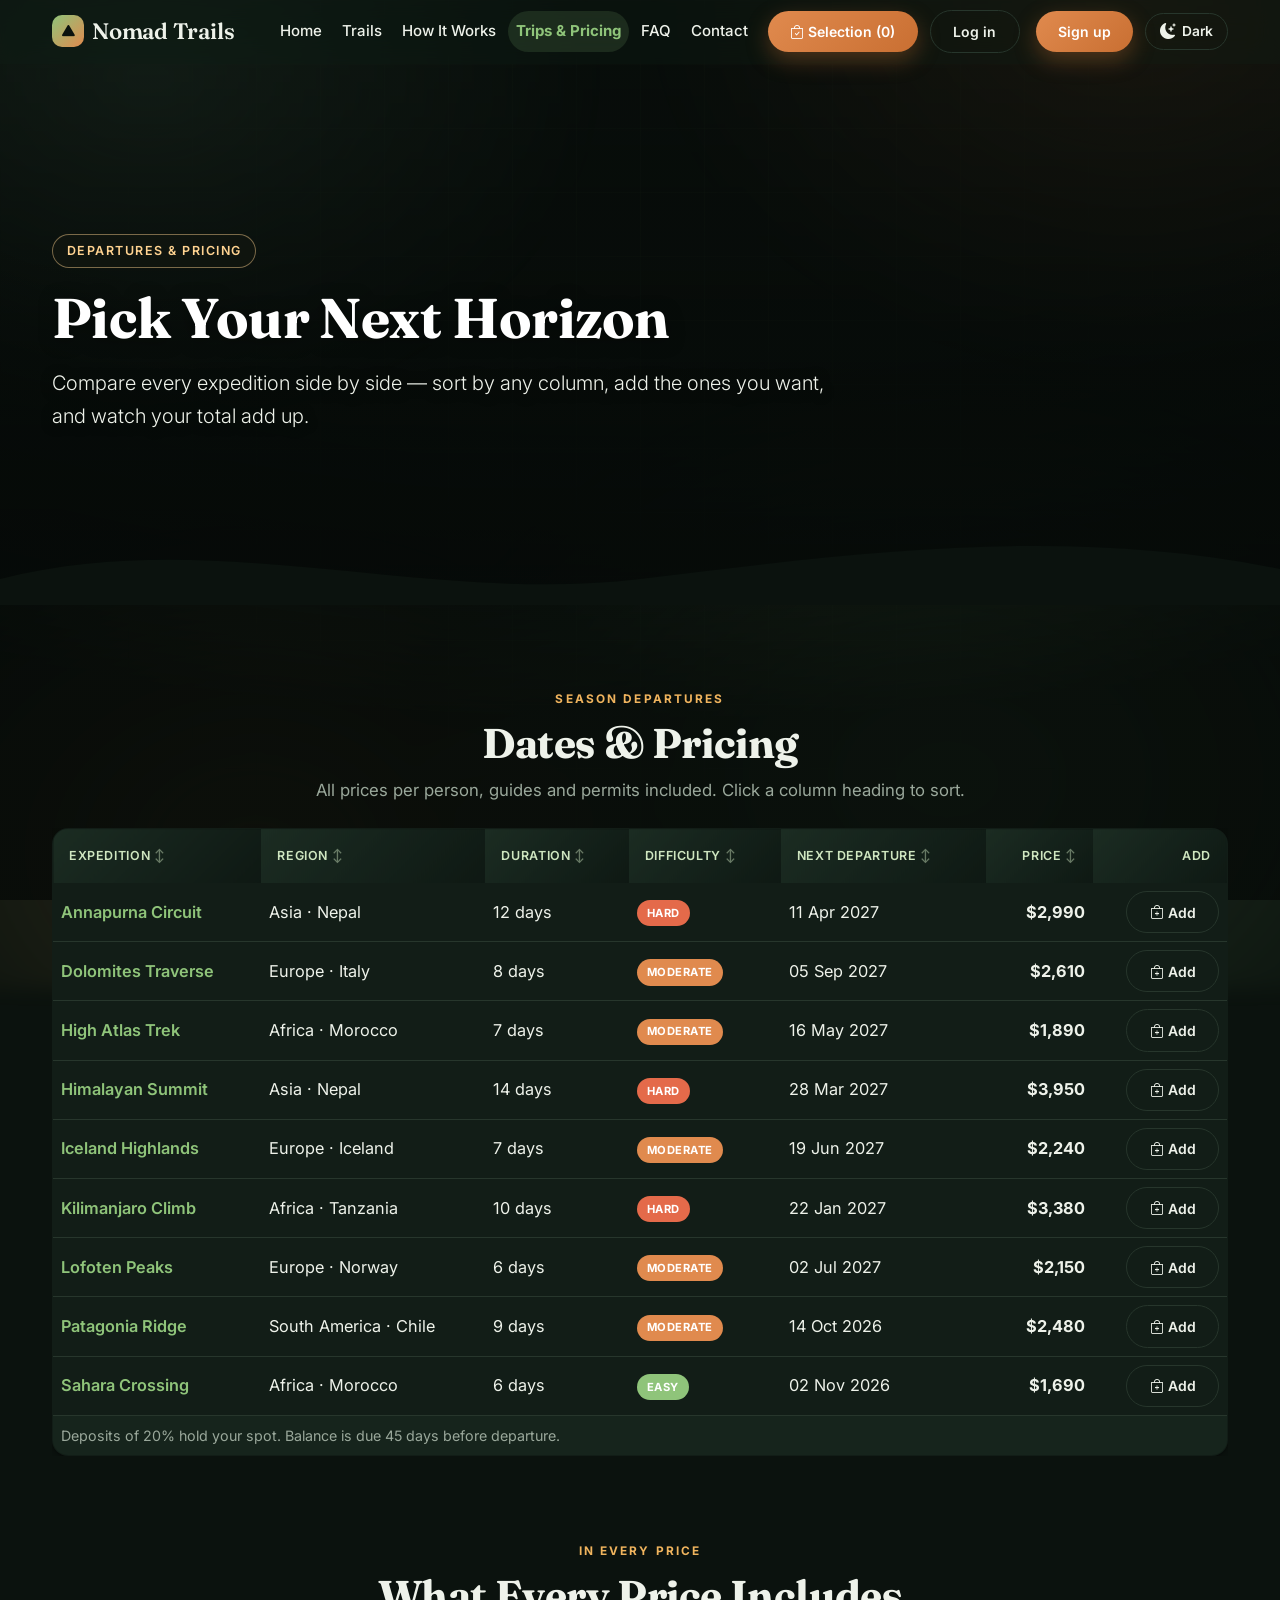
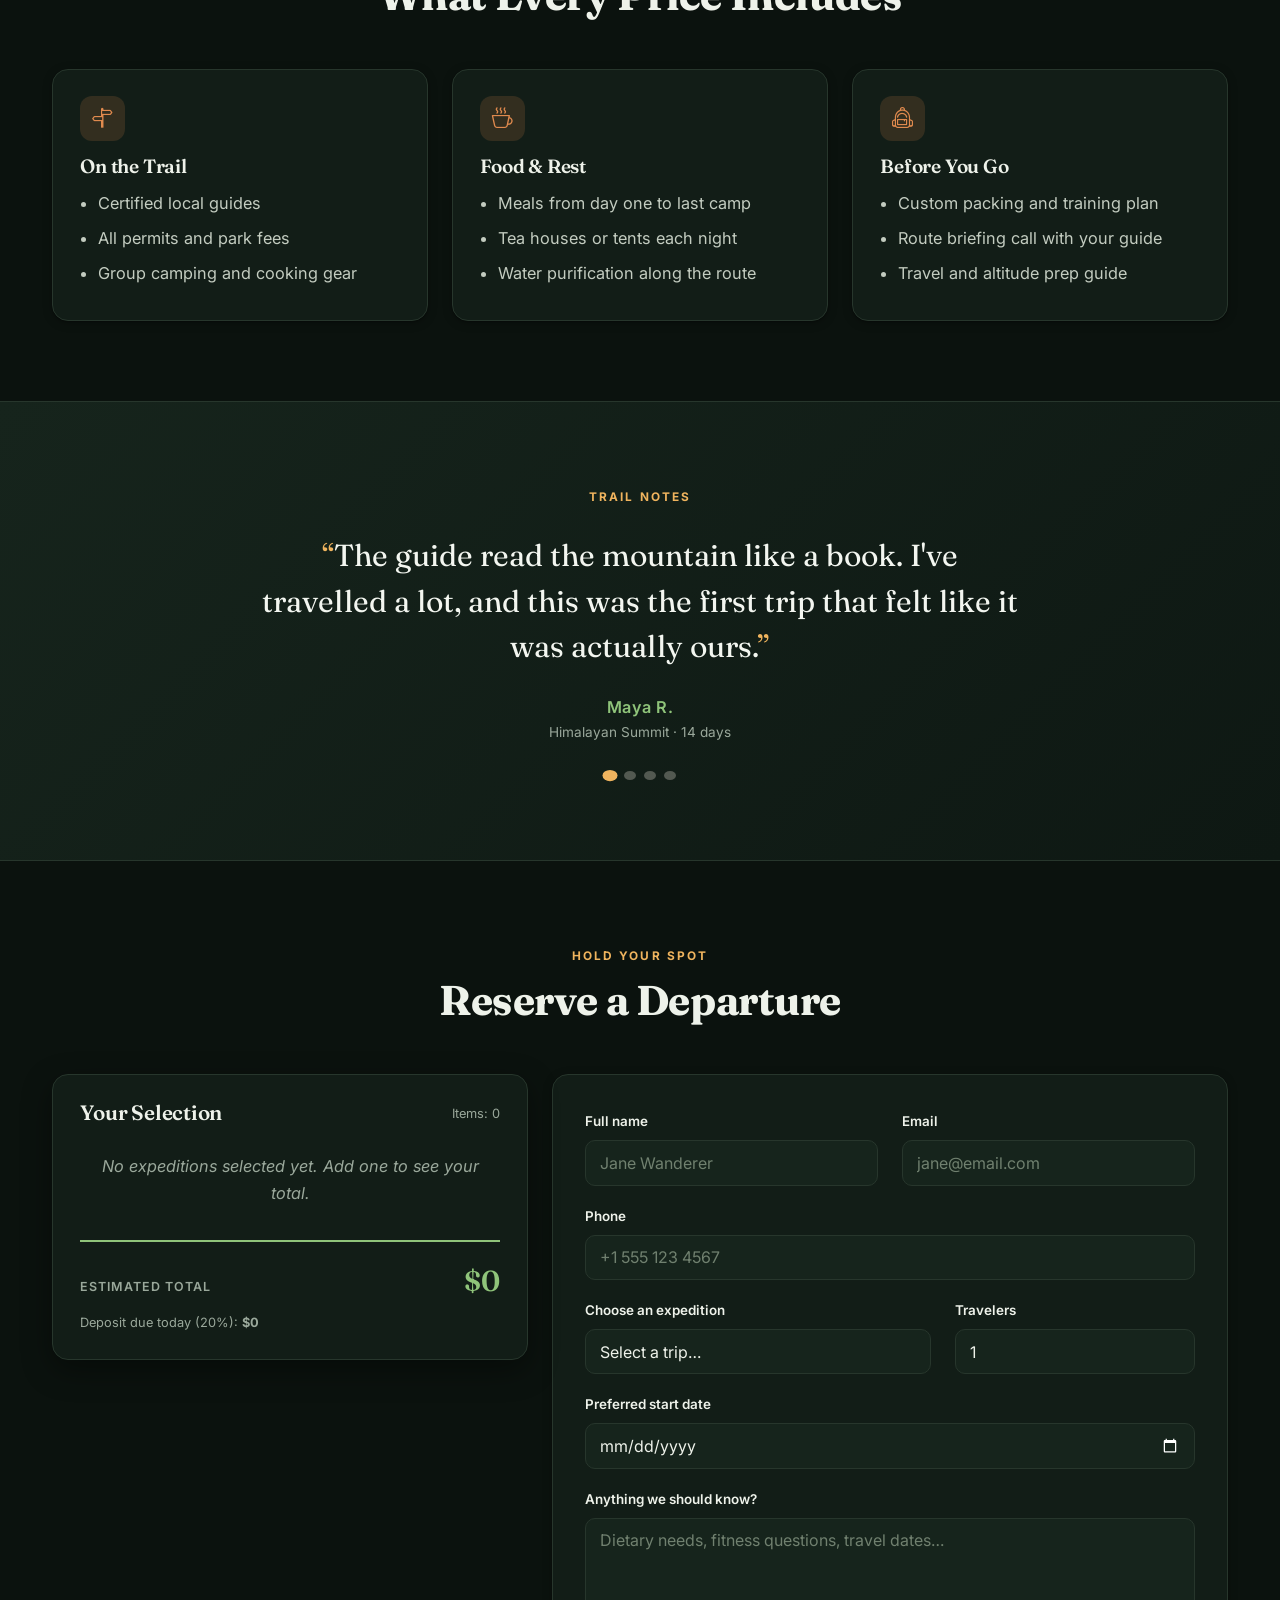
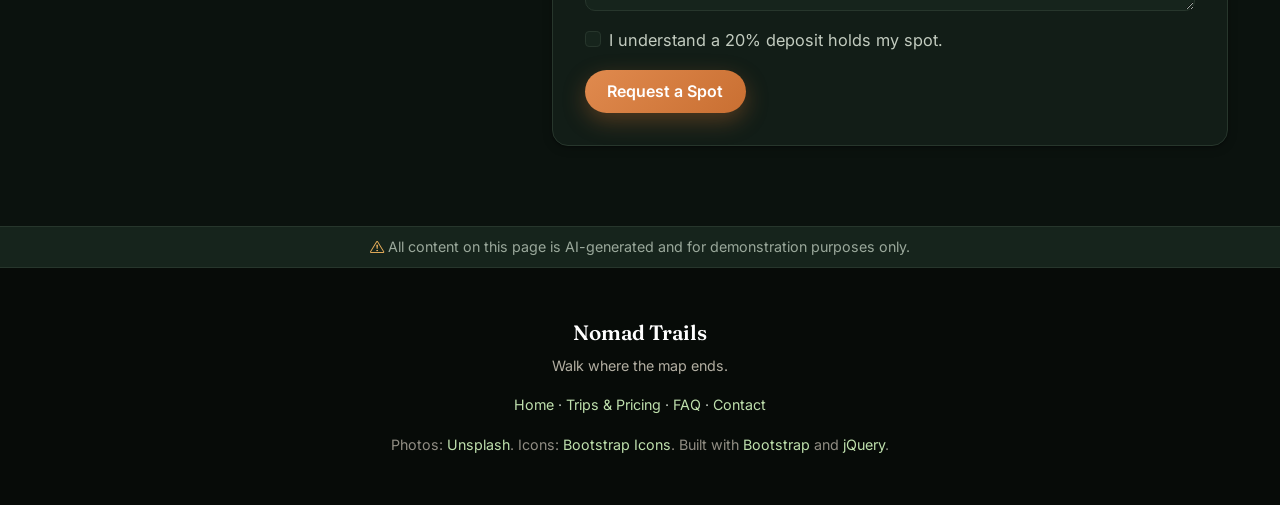
==== commit 42c3da66: "final fix" ====
--- a/trips.html
+++ b/trips.html
@@ -9,6 +9,7 @@
   <link rel="preconnect" href="https://fonts.gstatic.com" crossorigin>
   <link href="https://fonts.googleapis.com/css2?family=Fraunces:opsz,wght@9..144,500;9..144,600&family=Inter:wght@400;500;600;700&display=swap" rel="stylesheet">
   <link href="https://cdn.jsdelivr.net/npm/bootstrap@5.3.3/dist/css/bootstrap.min.css" rel="stylesheet">
+  <link href="https://cdn.jsdelivr.net/npm/bootstrap-icons@1.11.3/font/bootstrap-icons.min.css" rel="stylesheet">
   <link rel="stylesheet" href="css/style.css">
   <script>
     (function () {
@@ -32,7 +33,7 @@
   <nav class="navbar navbar-expand-lg site-nav sticky-top" aria-label="Main navigation">
     <div class="container">
       <a class="navbar-brand brand-heading" href="index.html">
-        <span class="brand-mark" aria-hidden="true">⛰</span> Nomad Trails
+        <span class="brand-mark" aria-hidden="true"><i class="bi bi-triangle-fill"></i></span> Nomad Trails
       </a>
       <button class="navbar-toggler" type="button" data-bs-toggle="collapse" data-bs-target="#mainNav"
               aria-controls="mainNav" aria-expanded="false" aria-label="Toggle navigation">
@@ -48,13 +49,13 @@
           <li class="nav-item"><a class="nav-link" href="index.html#contact">Contact</a></li>
           <li class="nav-item ms-lg-2">
             <a class="btn btn-clay btn-sm" href="#reserve" aria-label="View your selection">
-              🎒 Selection (<span data-cart-count>0</span>)
+              <i class="bi bi-bag-check" aria-hidden="true"></i> Selection (<span data-cart-count>0</span>)
             </a>
           </li>
           <li class="nav-item ms-lg-2 d-flex align-items-center gap-2" data-auth-slot></li>
           <li class="nav-item ms-lg-2">
             <button type="button" class="theme-toggle" aria-pressed="false">
-              <span class="ti" aria-hidden="true">🌙</span><span class="tl">Dark</span>
+              <i class="ti bi bi-moon-stars-fill" aria-hidden="true"></i><span class="tl">Dark</span>
             </button>
           </li>
         </ul>
@@ -120,7 +121,7 @@
       <div class="row g-4">
         <div class="col-md-4">
           <div class="include-card reveal">
-            <span class="inc-icon" aria-hidden="true">🥾</span>
+            <span class="inc-icon" aria-hidden="true"><i class="bi bi-signpost-split"></i></span>
             <h3>On the Trail</h3>
             <ul>
               <li>Certified local guides</li>
@@ -131,7 +132,7 @@
         </div>
         <div class="col-md-4">
           <div class="include-card reveal">
-            <span class="inc-icon" aria-hidden="true">🍲</span>
+            <span class="inc-icon" aria-hidden="true"><i class="bi bi-cup-hot"></i></span>
             <h3>Food &amp; Rest</h3>
             <ul>
               <li>Meals from day one to last camp</li>
@@ -142,7 +143,7 @@
         </div>
         <div class="col-md-4">
           <div class="include-card reveal">
-            <span class="inc-icon" aria-hidden="true">🎒</span>
+            <span class="inc-icon" aria-hidden="true"><i class="bi bi-backpack2"></i></span>
             <h3>Before You Go</h3>
             <ul>
               <li>Custom packing and training plan</li>
@@ -259,7 +260,7 @@
   </main>
 
   <div class="disclaimer-bar text-center py-2 small">
-    ⚠️ All content on this page is AI-generated and for demonstration purposes only.
+    <i class="bi bi-exclamation-triangle" aria-hidden="true"></i> All content on this page is AI-generated and for demonstration purposes only.
   </div>
 
   <footer class="site-footer text-center py-5">
@@ -272,7 +273,7 @@
         <a href="index.html#faq">FAQ</a> ·
         <a href="index.html#contact">Contact</a>
       </p>
-      <p class="mb-0 small" style="color:rgba(236,229,214,0.6);">Photos: <a href="https://unsplash.com">Unsplash</a>. Built with <a href="https://getbootstrap.com">Bootstrap</a> and <a href="https://jquery.com">jQuery</a>.</p>
+      <p class="mb-0 small" style="color:rgba(236,229,214,0.6);">Photos: <a href="https://unsplash.com">Unsplash</a>. Icons: <a href="https://icons.getbootstrap.com">Bootstrap Icons</a>. Built with <a href="https://getbootstrap.com">Bootstrap</a> and <a href="https://jquery.com">jQuery</a>.</p>
     </div>
   </footer>
 
--- a/css/style.css
+++ b/css/style.css
@@ -76,8 +76,8 @@
   --success: #3b7a4b;
   --on-accent: #ffffff;
   --vignette: rgba(120, 110, 80, 0.12);
-  --hero-overlay-a: rgba(20, 30, 24, 0.45);
-  --hero-overlay-b: rgba(20, 30, 24, 0.78);
+  --hero-overlay-a: rgba(16, 24, 19, 0.6);
+  --hero-overlay-b: rgba(16, 24, 19, 0.86);
   --hero-wave: %23f7f5ee;
   --nav-bg: rgba(247, 245, 238, 0.8);
   --nav-bg-scroll: rgba(247, 245, 238, 0.96);
@@ -403,10 +403,13 @@
   padding: 5rem 0;
   position: relative;
 }
-.expedition-hero h1, .trips-hero h1 { color: #fff; }
+.expedition-hero h1, .trips-hero h1 { color: #fff; text-shadow: 0 2px 18px rgba(0, 0, 0, 0.45); }
+.expedition-hero p, .trips-hero p { color: #eef2ea; text-shadow: 0 1px 12px rgba(0, 0, 0, 0.5); }
 .expedition-hero .eyebrow, .trips-hero .eyebrow {
-  color: var(--amber);
-  background: rgba(240, 180, 94, 0.16);
+  color: #ffd391;
+  background: rgba(20, 24, 18, 0.55);
+  border: 1px solid rgba(255, 211, 145, 0.45);
+  text-shadow: none;
 }
 .expedition-hero::after,
 .trips-hero::after {
@@ -427,9 +430,11 @@
   margin-top: 1.75rem;
   font-family: var(--sans);
   font-size: 0.9rem;
-  color: var(--moss-soft);
+  color: #d9efc9;
+  text-shadow: 0 1px 10px rgba(0, 0, 0, 0.55);
 }
 .hero-badges span { display: inline-flex; align-items: center; gap: 0.45rem; }
+.hero-badges i { color: #9fd486; }
 .hero-anim { opacity: 0; transform: translateY(24px); }
 
 .section { padding: 5rem 0; position: relative; }
@@ -652,8 +657,8 @@
   color: var(--ink);
 }
 .trips-table thead th {
-  background: linear-gradient(135deg, var(--surface-3), var(--forest-dark));
-  color: var(--moss-soft);
+  background: linear-gradient(135deg, #1b2c22, #0e1813);
+  color: #cfe6c0;
   font-family: var(--sans);
   font-size: 0.78rem;
   font-weight: 600;
@@ -852,18 +857,48 @@
 .accordion-button:focus { box-shadow: 0 0 0 0.2rem rgba(143, 196, 122, 0.3); }
 .accordion-button:not(.collapsed) { background: var(--surface-2); color: var(--moss); box-shadow: none; }
 .accordion-body { color: var(--text-soft); }
-.acc-icon {
-  display: inline-grid;
-  place-items: center;
-  width: 1.7rem; height: 1.7rem;
-  margin-left: 0.75rem;
-  border-radius: 50%;
+.navbar-toggler {
+  border: 1.5px solid var(--line);
+  border-radius: var(--radius-sm);
+  padding: 0.4rem 0.6rem;
+}
+.navbar-toggler:focus { box-shadow: 0 0 0 0.2rem rgba(143, 196, 122, 0.3); }
+[data-theme="dark"] .navbar-toggler { border-color: rgba(236, 229, 214, 0.55); }
+[data-theme="dark"] .navbar-toggler-icon {
+  background-image: url("data:image/svg+xml,%3Csvg xmlns='http://www.w3.org/2000/svg' viewBox='0 0 30 30'%3E%3Cpath stroke='%23eef2ea' stroke-linecap='round' stroke-miterlimit='10' stroke-width='2.5' d='M4 7h22M4 15h22M4 23h22'/%3E%3C/svg%3E");
+}
+[data-theme="light"] .navbar-toggler-icon {
+  background-image: url("data:image/svg+xml,%3Csvg xmlns='http://www.w3.org/2000/svg' viewBox='0 0 30 30'%3E%3Cpath stroke='%231f2a22' stroke-linecap='round' stroke-miterlimit='10' stroke-width='2.5' d='M4 7h22M4 15h22M4 23h22'/%3E%3C/svg%3E");
+}
+
+[data-theme="dark"] .accordion-button::after { filter: invert(1) brightness(1.6); }
+[data-theme="dark"] .accordion-button:not(.collapsed)::after { filter: invert(1) brightness(1.6); }
+
+.fc-icon i { color: var(--moss); }
+.inc-icon i { color: var(--clay); }
+.cl-icon i { color: var(--moss-soft); }
+.brand-mark i { font-size: 0.8rem; }
+.eyebrow i { font-size: 0.95rem; }
+.disclaimer-bar i { color: var(--amber); }
+.form-success i { font-size: 1.05rem; }
+.ti { font-size: 1rem; line-height: 1; }
+.empty-state .emoji i { color: var(--moss); }
+.back-to-top i { font-size: 1.2rem; line-height: 1; }
+.ci-remove i { font-size: 1.05rem; }
+
+.add-btn.is-selected,
+.btn-clay.add-btn.is-selected {
+  background: var(--surface-3);
+  color: var(--moss);
+  box-shadow: none;
+  border: 1.5px solid var(--moss);
+}
+.btn-ghost.add-btn.is-selected {
   background: var(--moss);
   color: var(--on-accent);
-  font-weight: 700;
-  transition: transform 0.3s var(--ease), background 0.3s var(--ease);
-}
-.acc-icon.open { transform: rotate(135deg); background: var(--clay); }
+  border-color: var(--moss);
+}
+.toast-note.toast-warn { border-left-color: var(--amber); }
 
 .form-label { font-family: var(--sans); font-size: 0.84rem; color: var(--ink); font-weight: 600; }
 .form-control, .form-select {
@@ -1067,6 +1102,31 @@
 }
 .profile-field .pf-label { color: var(--muted); font-family: var(--sans); font-size: 0.85rem; }
 .profile-field .pf-value { color: var(--ink); font-weight: 600; }
+.profile-subtitle {
+  font-family: var(--display);
+  font-size: 1.1rem;
+  color: var(--ink);
+  margin: 1.4rem 0 0.6rem;
+}
+.profile-trips { list-style: none; padding: 0; margin: 0; }
+.profile-trips li {
+  display: flex;
+  justify-content: space-between;
+  gap: 1rem;
+  padding: 0.6rem 0;
+  border-bottom: 1px solid var(--line);
+  color: var(--text-soft);
+}
+.profile-trips li strong { color: var(--ink); }
+.profile-trips-total {
+  display: flex;
+  justify-content: space-between;
+  padding-top: 0.75rem;
+  font-family: var(--sans);
+  color: var(--muted);
+}
+.profile-trips-total strong { font-family: var(--display); font-size: 1.3rem; color: var(--moss); }
+.pf-empty { color: var(--muted); font-style: italic; }
 
 .reveal { opacity: 0; transform: translateY(30px); transition: opacity 0.7s var(--ease), transform 0.7s var(--ease); }
 .reveal.is-visible { opacity: 1; transform: translateY(0); }
